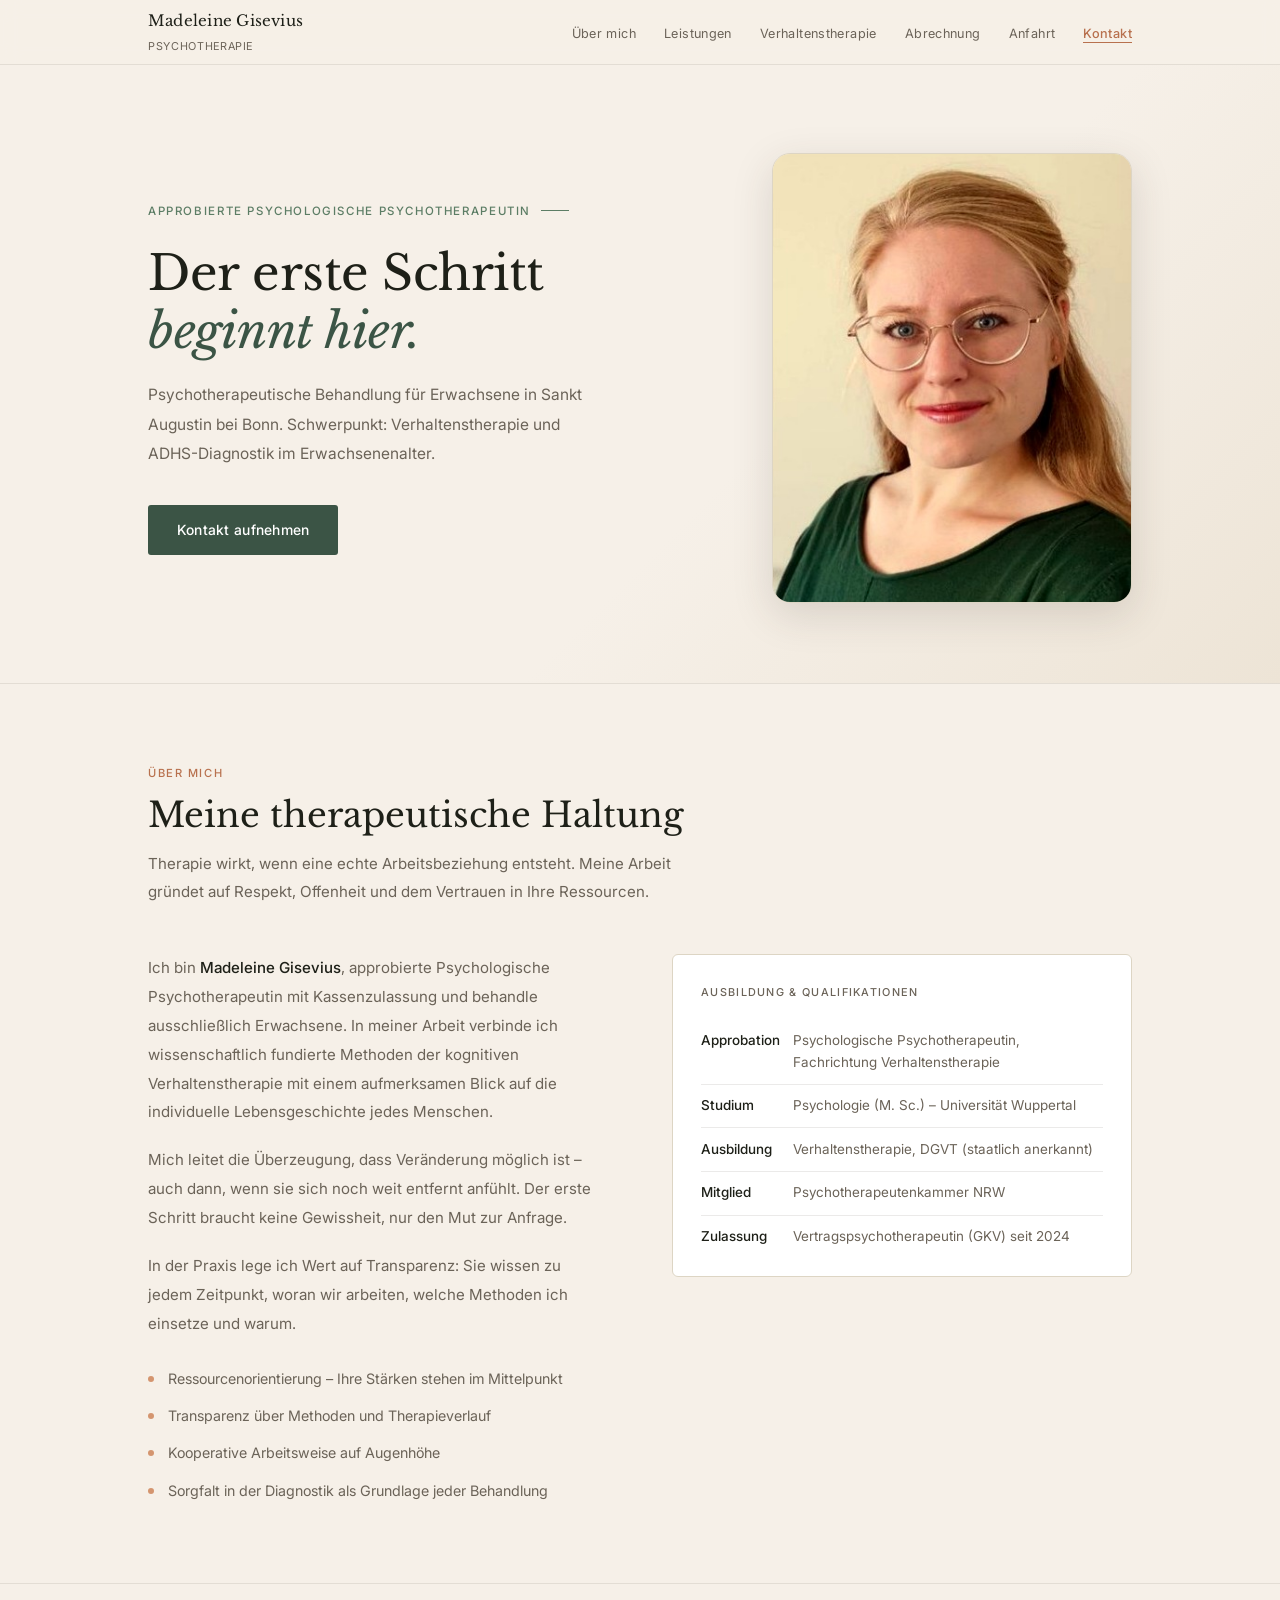
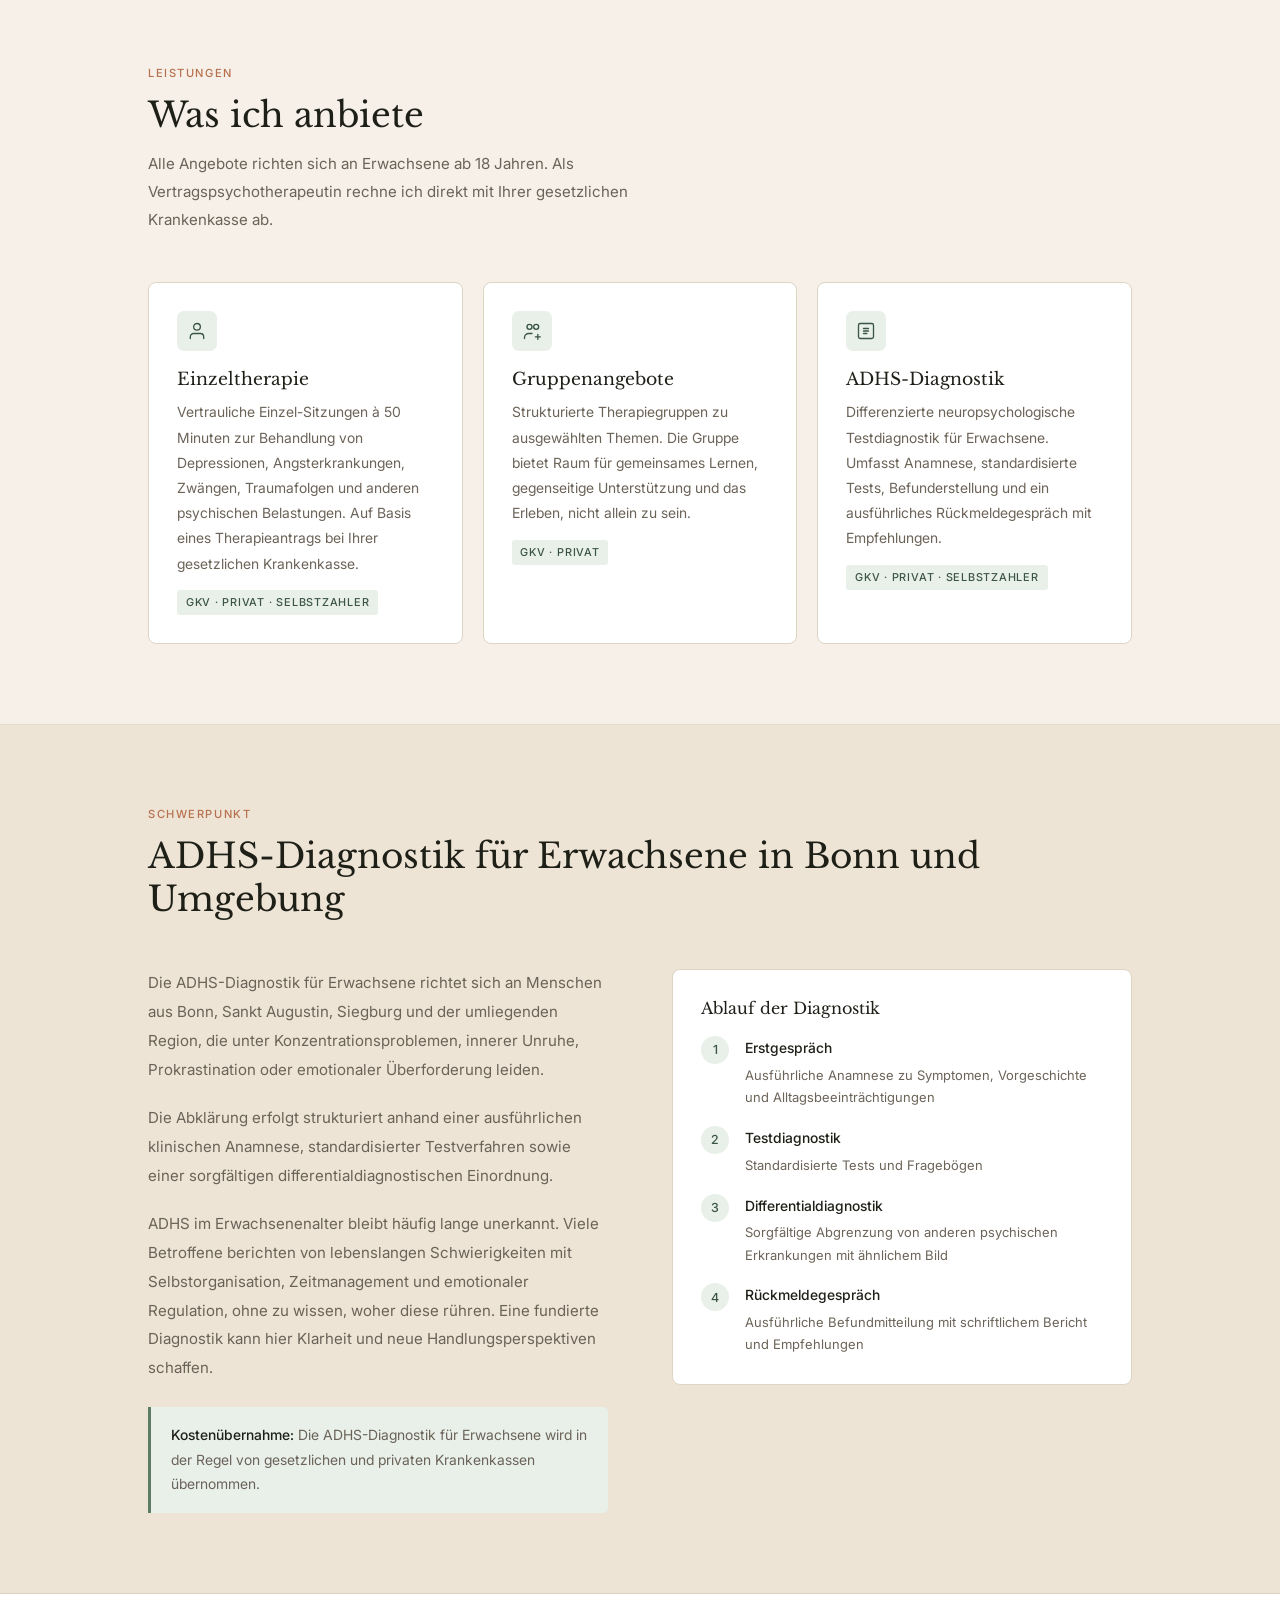
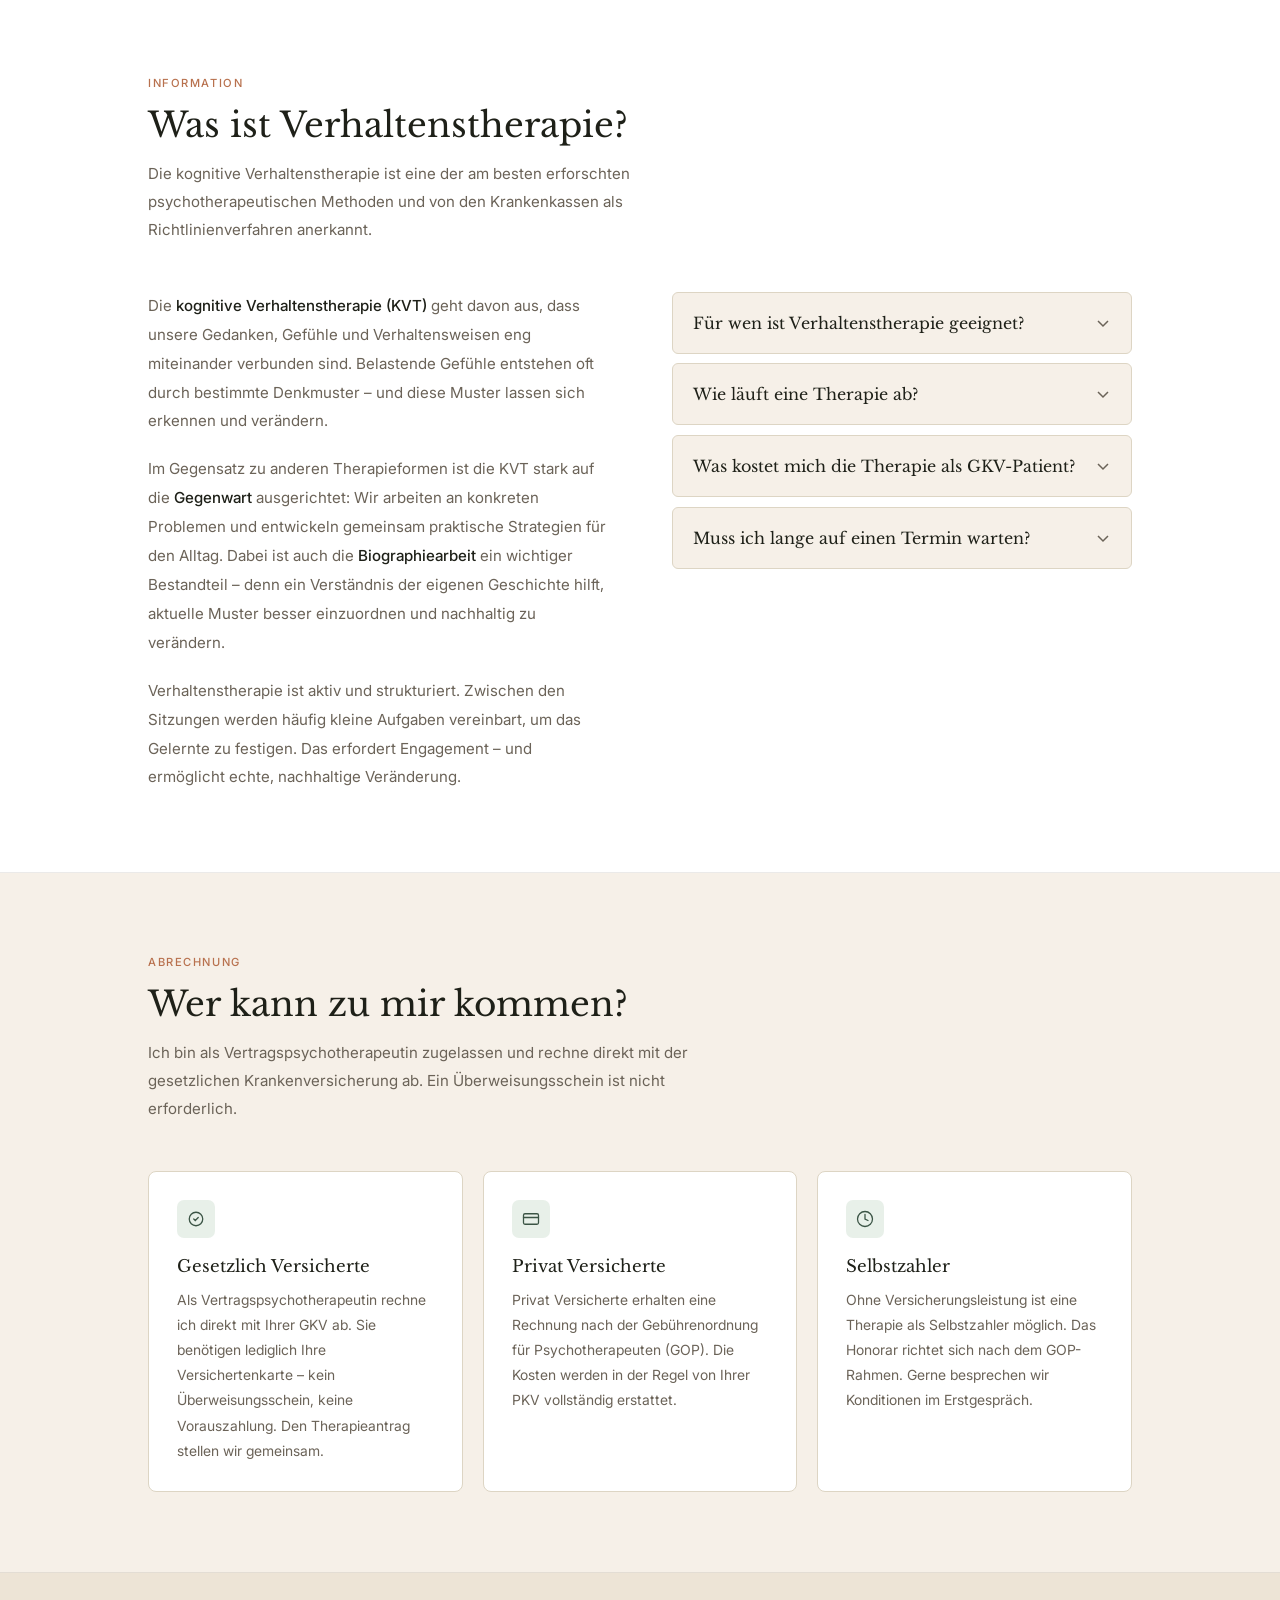
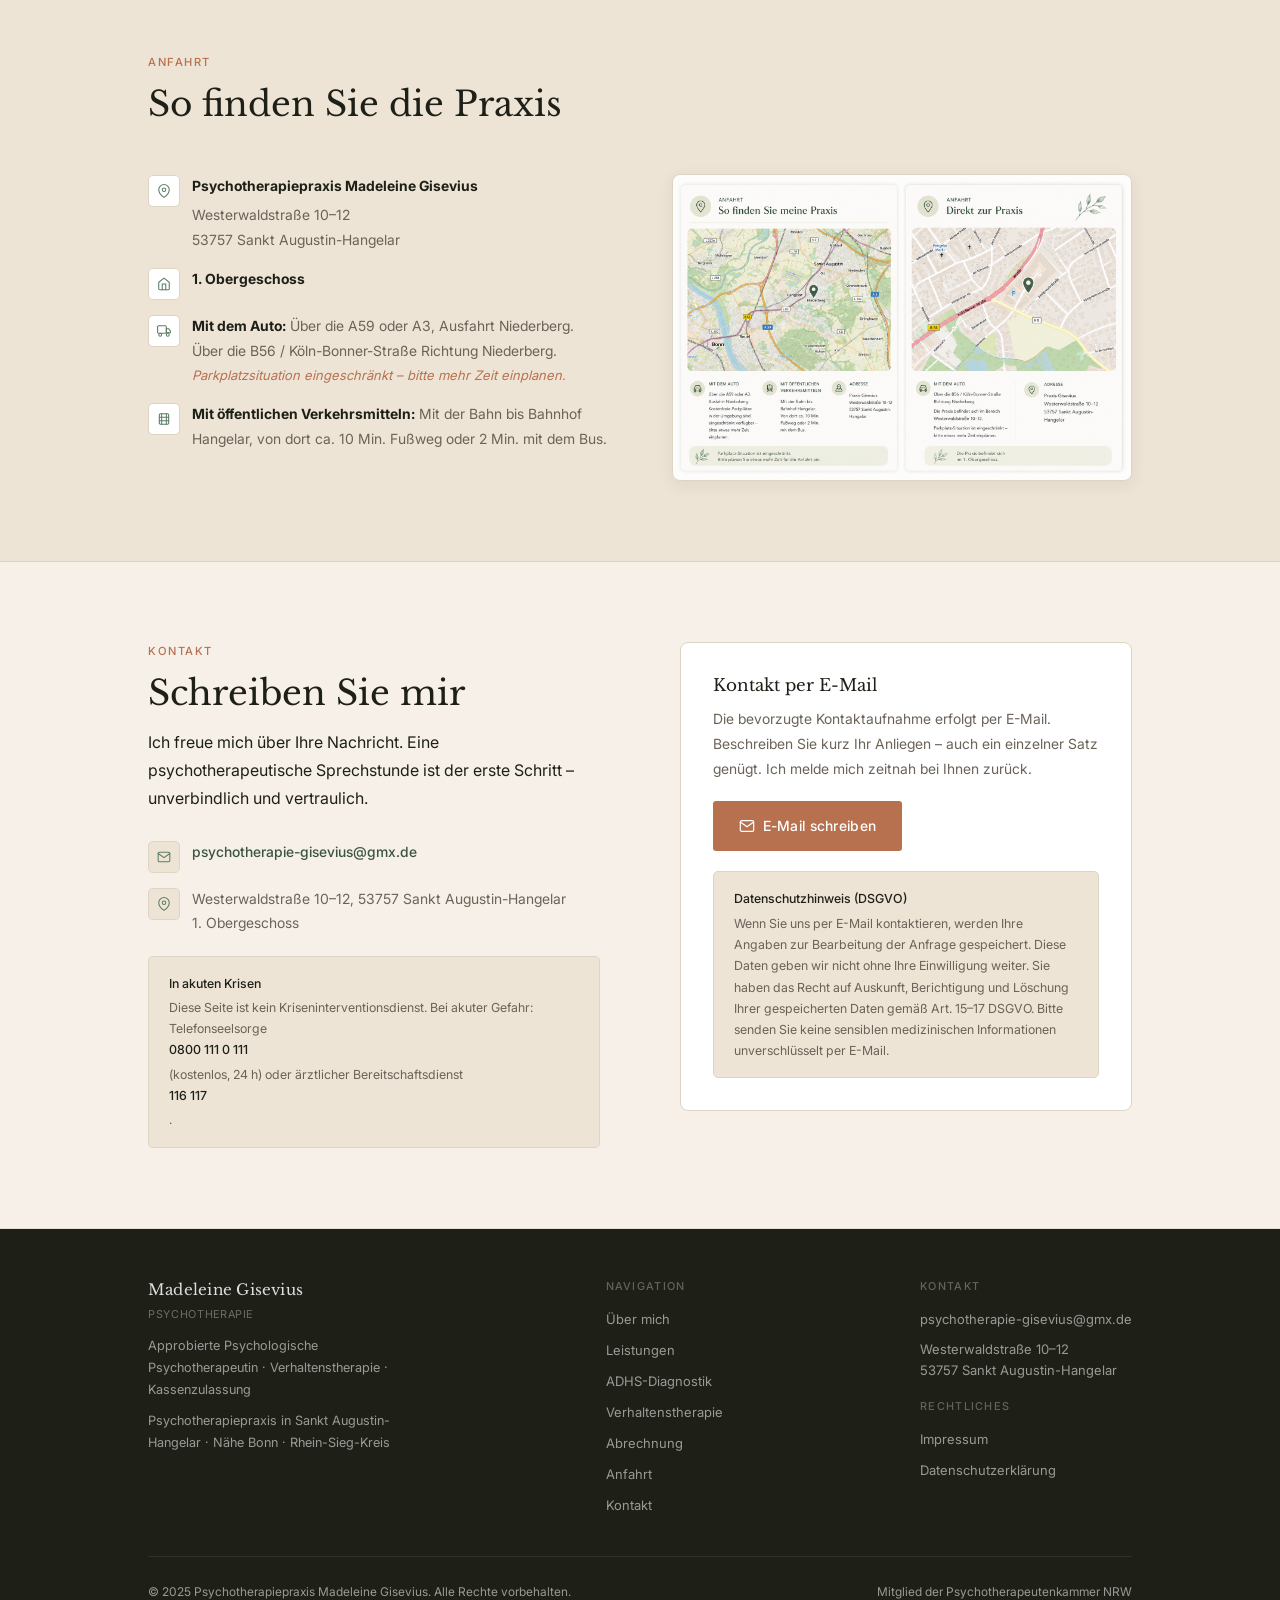
==== index.html @ e1894452 "Rename INDEX.html to index.html" ====
<!DOCTYPE html>
<html lang="de">
<head>
<meta charset="UTF-8">
<meta name="viewport" content="width=device-width, initial-scale=1.0">
<meta name="description" content="Psychotherapiepraxis Madeleine Gisevius – Approbierte Psychologische Psychotherapeutin in Sankt Augustin bei Bonn. Einzeltherapie, Gruppentherapie und ADHS-Diagnostik für Erwachsene. Kassenzulassung vorhanden.">
<meta name="keywords" content="Psychotherapie Sankt Augustin, Verhaltenstherapie Bonn, ADHS Diagnostik Erwachsene, Kassenplatz Psychotherapie, Madeleine Gisevius, Psychologische Psychotherapeutin Hangelar">
<title>Psychotherapiepraxis Madeleine Gisevius – Sankt Augustin bei Bonn</title>
<link rel="stylesheet" href="fonts/fonts.css">

<script type="application/ld+json">
{
  "@context": "https://schema.org",
  "@type": "MedicalBusiness",
  "name": "Psychotherapiepraxis Madeleine Gisevius",
  "telephone": "+49-2241-203184",
  "email": "psychotherapie-gisevius@gmx.de",
  "address": {
    "@type": "PostalAddress",
    "streetAddress": "Westerwaldstraße 10-12",
    "addressLocality": "Sankt Augustin-Hangelar",
    "postalCode": "53757",
    "addressCountry": "DE"
  },
  "medicalSpecialty": ["Psychotherapy","Behavioral Therapy","ADHD diagnostics"]
}
</script>

<style>
*,*::before,*::after{box-sizing:border-box;margin:0;padding:0}

:root{
  --cream:     #F6F0E8;
  --cream-dk:  #EDE4D6;
  --white:     #FFFFFF;
  --border:    #DDD5C4;
  --moss:      #3B5445;
  --sage:      #5C7D65;
  --sage-pale: #E8F0E9;
  --terra:     #B8714E;
  --terra-lt:  #D4956F;
  --sand:      #C8B49A;
  --rule:      rgba(61,50,40,.1);
  --stone:     #6B6358;
  --ink:       #1E2018;
}

html{scroll-behavior:smooth}

body{
  font-family:'Inter',system-ui,sans-serif;
  font-size:16px;line-height:1.75;
  color:var(--ink);background:var(--cream);
  -webkit-font-smoothing:antialiased;
}

h1,h2,h3,h4{
  font-family:'Libre Baskerville',Georgia,serif;
  font-weight:400;line-height:1.25;color:var(--ink);
}

a{color:inherit;text-decoration:none}
.wrap{max-width:1040px;margin:0 auto;padding:0 1.75rem}

/* ── NAV ── */
nav{
  position:sticky;top:0;z-index:200;
  background:rgba(246,240,232,.96);
  backdrop-filter:blur(10px);
  border-bottom:1px solid var(--rule);
}
.nav-row{display:flex;align-items:center;justify-content:space-between;height:64px}
.logo{
  font-family:'Libre Baskerville',serif;
  font-size:.95rem;font-weight:400;color:var(--ink);
  letter-spacing:.015em;
  display:flex;align-items:center;gap:.65rem;flex-shrink:0;
}
.logo-mark{width:32px;height:32px;flex-shrink:0}
.logo-sub{
  font-family:'Inter',sans-serif;font-size:.68rem;
  font-weight:400;color:var(--stone);
  letter-spacing:.06em;text-transform:uppercase;
  display:block;margin-top:2px;
}
.nav-links{display:flex;align-items:center;gap:1.75rem;list-style:none}
.nav-links a{
  font-size:.8rem;font-weight:400;color:var(--stone);
  letter-spacing:.03em;transition:color .2s;
}
.nav-links a:hover{color:var(--moss)}
.nav-links .nav-cta{
  color:var(--terra);border-bottom:1px solid currentColor;
  padding-bottom:1px;font-weight:500;
}
.hamburger{
  display:none;flex-direction:column;gap:5px;
  cursor:pointer;background:none;border:none;padding:4px;
}
.hamburger span{
  display:block;width:22px;height:1.5px;
  background:var(--ink);border-radius:1px;
  transition:transform .3s,opacity .3s;
}
.hamburger.open span:nth-child(1){transform:translateY(6.5px) rotate(45deg)}
.hamburger.open span:nth-child(2){opacity:0}
.hamburger.open span:nth-child(3){transform:translateY(-6.5px) rotate(-45deg)}
.mobile-nav{
  display:none;flex-direction:column;
  border-top:1px solid var(--rule);background:var(--cream);
}
.mobile-nav.open{display:flex}
.mobile-nav a{
  padding:.85rem 1.75rem;font-size:.9rem;
  color:var(--stone);border-bottom:1px solid var(--rule);
}
.mobile-nav a:last-child{color:var(--terra);font-weight:500}

/* ── HERO ── */
.hero{
  padding:5.5rem 0 5rem;
  border-bottom:1px solid var(--rule);
  background:linear-gradient(135deg,var(--cream) 60%,var(--cream-dk) 100%);
}
.hero-inner{
  display:grid;
  grid-template-columns:1fr 360px;
  gap:4rem;align-items:center;
}
.hero-kicker{
  font-size:.72rem;font-weight:500;
  letter-spacing:.14em;text-transform:uppercase;
  color:var(--sage);margin-bottom:1.5rem;
  display:flex;align-items:center;gap:.6rem;
}
.hero-kicker::after{content:'';display:block;width:28px;height:1px;background:var(--sage)}
.hero h1{
  font-size:clamp(2.1rem,4vw,3rem);
  line-height:1.2;margin-bottom:1.25rem;letter-spacing:-.01em;
}
.hero h1 em{font-style:italic;color:var(--moss)}
.hero-lead{
  font-size:.975rem;color:var(--stone);
  max-width:460px;line-height:1.9;margin-bottom:2.25rem;
}
.hero-cta{
  display:inline-block;background:var(--moss);color:#fff;
  padding:.8rem 1.8rem;font-size:.875rem;font-weight:500;
  letter-spacing:.02em;border-radius:3px;
  transition:background .2s,transform .15s;
}
.hero-cta:hover{background:#2e4338;transform:translateY(-1px)}

/* Portrait */
.portrait-wrapper{display:flex;justify-content:center;align-items:center}
.portrait-image{
  width:100%;max-width:360px;
  aspect-ratio:4/5;object-fit:cover;
  object-position:center 15%;
  border-radius:18px;
  box-shadow:0 12px 40px rgba(61,50,40,.15);
  border:1px solid var(--border);
}

/* ── SHARED ── */
.section{padding:5rem 0;border-bottom:1px solid var(--rule)}
.sec-header{margin-bottom:3rem}
.sec-label{
  font-size:.7rem;font-weight:500;letter-spacing:.14em;
  text-transform:uppercase;color:var(--terra);margin-bottom:.65rem;
}
.sec-title{font-size:clamp(1.6rem,3vw,2.15rem);margin-bottom:.8rem}
.sec-intro{font-size:.95rem;color:var(--stone);max-width:560px;line-height:1.85}

/* ── ÜBER MICH ── */
.two-col{display:grid;grid-template-columns:1fr 1fr;gap:4rem;align-items:start}
.prose p{
  font-size:.95rem;color:var(--stone);
  line-height:1.9;margin-bottom:1.2rem;
}
.prose p:last-child{margin-bottom:0}
.prose strong{color:var(--ink);font-weight:500}
.haltung-list{
  margin-top:1.75rem;list-style:none;
  display:flex;flex-direction:column;gap:.8rem;
}
.haltung-list li{
  display:flex;gap:.85rem;align-items:flex-start;
  font-size:.9rem;color:var(--stone);line-height:1.7;
}
.hdot{
  width:6px;height:6px;border-radius:50%;
  background:var(--terra-lt);flex-shrink:0;margin-top:.56rem;
}
.qualifikationen{
  background:var(--white);border:1px solid var(--border);
  border-radius:6px;padding:1.75rem;
}
.qual-heading{
  font-family:'Inter',sans-serif;font-size:.68rem;font-weight:500;
  letter-spacing:.12em;text-transform:uppercase;
  color:var(--stone);margin-bottom:1.1rem;
}
.qual-item{
  display:flex;gap:.75rem;
  font-size:.85rem;color:var(--stone);
  line-height:1.6;padding:.65rem 0;
  border-bottom:1px solid var(--rule);
}
.qual-item:last-child{border-bottom:none;padding-bottom:0}
.qual-year{font-weight:500;color:var(--ink);min-width:80px;flex-shrink:0}

/* ── LEISTUNGEN ── */
.leistungen-grid{
  display:grid;grid-template-columns:repeat(auto-fit,minmax(260px,1fr));
  gap:1.25rem;
}
.leistung-item{
  background:var(--white);border:1px solid var(--border);
  border-radius:8px;overflow:hidden;
  transition:box-shadow .2s,transform .2s;
}
.leistung-item:hover{
  box-shadow:0 8px 28px rgba(61,50,40,.09);
  transform:translateY(-2px);
}
.leistung-photo{
  width:100%;height:200px;
  object-fit:cover;
  display:block;
  border-bottom:1px solid var(--border);
  /* warm filter via CSS */
  filter:sepia(12%) saturate(1.1) brightness(1.02);
}
.leistung-body{padding:1.5rem 1.75rem 1.75rem}
.leistung-icon{
  width:40px;height:40px;background:var(--sage-pale);
  border-radius:7px;display:flex;align-items:center;
  justify-content:center;margin-bottom:1.1rem;
}
.leistung-item h3{font-size:1.08rem;margin-bottom:.55rem}
.leistung-item p{font-size:.875rem;color:var(--stone);line-height:1.8}
.leistung-tag{
  display:inline-block;margin-top:.9rem;
  font-size:.68rem;font-weight:500;letter-spacing:.07em;text-transform:uppercase;
  color:var(--moss);background:var(--sage-pale);padding:.2rem .55rem;border-radius:3px;
}

/* ── ADHS ── */
.adhs-section{background:var(--cream-dk)}
.adhs-aside{
  background:var(--white);border:1px solid var(--border);
  border-radius:8px;padding:1.75rem;
}
.adhs-aside h4{font-size:1rem;margin-bottom:1.1rem}
.adhs-step{
  display:flex;gap:1rem;margin-bottom:1.1rem;align-items:flex-start;
}
.adhs-step:last-child{margin-bottom:0}
.adhs-num{
  width:28px;height:28px;border-radius:50%;
  background:var(--sage-pale);color:var(--moss);
  font-size:.78rem;font-weight:500;
  display:flex;align-items:center;justify-content:center;flex-shrink:0;
}
.adhs-step-text h5{
  font-size:.875rem;font-family:'Inter',sans-serif;
  font-weight:500;margin-bottom:.2rem;
}
.adhs-step-text p{font-size:.82rem;color:var(--stone);line-height:1.7}
.kassen-hinweis{
  margin-top:1.5rem;
  padding:1rem 1.25rem;
  background:var(--sage-pale);
  border-left:3px solid var(--sage);
  border-radius:0 5px 5px 0;
  font-size:.875rem;color:var(--stone);line-height:1.75;
}
.kassen-hinweis strong{color:var(--ink);font-weight:500}

/* ── VT ── */
.vt-section{background:var(--white)}
.faq-list{display:flex;flex-direction:column;gap:.6rem}
.faq-item{
  background:var(--cream);border:1px solid var(--border);
  border-radius:6px;overflow:hidden;
}
.faq-q{
  display:flex;justify-content:space-between;align-items:center;
  padding:1rem 1.25rem;cursor:pointer;
  font-family:'Libre Baskerville',serif;font-size:1rem;color:var(--ink);
  gap:1rem;list-style:none;user-select:none;
}
.faq-q::-webkit-details-marker{display:none}
.faq-chev{flex-shrink:0;width:16px;height:16px;transition:transform .25s}
details[open] .faq-chev{transform:rotate(180deg)}
.faq-a{
  padding:.85rem 1.25rem 1rem;
  font-size:.875rem;color:var(--stone);line-height:1.8;
  border-top:1px solid var(--rule);
}

/* ── ABRECHNUNG ── */
.abrechnung-grid{display:grid;grid-template-columns:repeat(auto-fit,minmax(220px,1fr));gap:1.25rem}
.abrech-card{
  background:var(--white);border:1px solid var(--border);
  border-radius:8px;padding:1.75rem;
}
.abrech-card h3{font-size:1.05rem;margin-bottom:.6rem}
.abrech-card p{font-size:.875rem;color:var(--stone);line-height:1.8}
.abrech-icon{
  width:38px;height:38px;background:var(--sage-pale);
  border-radius:7px;display:flex;align-items:center;
  justify-content:center;margin-bottom:1.1rem;
}

/* ── ANFAHRT ── */
.anfahrt-section{background:var(--cream-dk)}
.anfahrt-grid{display:grid;grid-template-columns:1fr 1fr;gap:4rem;align-items:start}
.anfahrt-detail{
  display:flex;gap:.75rem;align-items:flex-start;
  font-size:.9rem;color:var(--stone);margin-bottom:.9rem;
}
.anfahrt-detail:last-child{margin-bottom:0}
.a-icon{
  width:32px;height:32px;background:var(--white);
  border:1px solid var(--border);border-radius:5px;
  display:flex;align-items:center;justify-content:center;
  flex-shrink:0;margin-top:1px;
}
/* Map image (the ChatGPT-generated map graphic) */
.map-img-wrap{
  border-radius:8px;overflow:hidden;
  border:1px solid var(--border);
  box-shadow:0 4px 16px rgba(61,50,40,.08);
}
.map-img-wrap img{
  width:100%;height:auto;display:block;
}

/* ── KONTAKT ── */
.kontakt-inner{display:grid;grid-template-columns:1fr 1fr;gap:5rem;align-items:start}
.kontakt-info p{font-size:.9rem;color:var(--stone);line-height:1.85;margin-bottom:1.25rem}
.kontakt-details{display:flex;flex-direction:column;gap:.85rem;margin-top:1.75rem}
.kd{display:flex;gap:.75rem;align-items:flex-start;font-size:.875rem;color:var(--stone)}
.kd-icon{
  width:32px;height:32px;background:var(--cream-dk);
  border:1px solid var(--border);border-radius:5px;
  display:flex;align-items:center;justify-content:center;
  flex-shrink:0;margin-top:1px;
}
.kd a{color:var(--moss);font-weight:500;transition:color .2s}
.kd a:hover{color:var(--terra)}
.mail-cta-box{
  background:var(--white);border:1px solid var(--border);
  border-radius:8px;padding:2rem;
}
.mail-cta-box h3{font-size:1.05rem;margin-bottom:.6rem}
.mail-cta-box p{font-size:.875rem;color:var(--stone);line-height:1.8;margin-bottom:1.25rem}
.btn-mail{
  display:inline-flex;align-items:center;gap:.5rem;
  background:var(--terra);color:#fff;
  padding:.8rem 1.6rem;border-radius:3px;
  font-size:.875rem;font-weight:500;letter-spacing:.02em;
  transition:background .2s,transform .15s;
}
.btn-mail:hover{background:#9e5e3e;transform:translateY(-1px)}
.dsgvo-box{
  margin-top:1.25rem;padding:1rem 1.25rem;
  background:var(--cream-dk);border:1px solid var(--border);
  border-radius:5px;font-size:.78rem;color:var(--stone);line-height:1.7;
}
.dsgvo-box strong{color:var(--ink);font-weight:500;display:block;margin-bottom:.2rem}
.crisis-box{
  margin-top:1.25rem;padding:1rem 1.25rem;
  background:var(--cream-dk);border:1px solid var(--border);
  border-radius:5px;font-size:.78rem;color:var(--stone);line-height:1.7;
}
.crisis-box strong{color:var(--ink);font-weight:500;display:block;margin-bottom:.2rem}

/* ── FOOTER ── */
footer{background:var(--ink);color:rgba(255,255,255,.55);padding:3rem 0 2rem}
.footer-grid{
  display:flex;flex-wrap:wrap;justify-content:space-between;
  gap:2.5rem;margin-bottom:2.5rem;
}
.footer-brand .logo{color:rgba(255,255,255,.85)}
.footer-brand p{font-size:.8rem;margin-top:.65rem;max-width:260px;line-height:1.75}
.footer-col{display:flex;flex-direction:column;gap:.5rem}
.footer-col-label{
  font-size:.68rem;font-weight:500;letter-spacing:.12em;text-transform:uppercase;
  color:rgba(255,255,255,.3);margin-bottom:.25rem;
}
.footer-col a{font-size:.82rem;transition:color .2s}
.footer-col a:hover{color:rgba(255,255,255,.9)}
.footer-bottom{
  border-top:1px solid rgba(255,255,255,.08);padding-top:1.5rem;
  display:flex;flex-wrap:wrap;justify-content:space-between;
  gap:.5rem;font-size:.75rem;
}

/* ── REVEAL ── */
.reveal{opacity:0;transform:translateY(20px);transition:opacity .55s ease,transform .55s ease}
.reveal.visible{opacity:1;transform:none}
@media(prefers-reduced-motion:reduce){.reveal{opacity:1;transform:none;transition:none}}

/* ── RESPONSIVE ── */
@media(max-width:860px){
  .nav-links{display:none}
  .hamburger{display:flex}
  .hero-inner{grid-template-columns:1fr;gap:2.5rem}
  .portrait-image{max-width:280px}
  .two-col,.anfahrt-grid,.kontakt-inner{grid-template-columns:1fr;gap:2.5rem}
}
@media(max-width:560px){
  .hero{padding:3.5rem 0 3rem}
  .section{padding:3.5rem 0}
  .leistungen-grid,.abrechnung-grid{grid-template-columns:1fr}
  .footer-grid{flex-direction:column}
}
</style>
</head>
<body>

<!-- NAV -->
<nav>
  <div class="wrap">
    <div class="nav-row">
      <a href="#" class="logo" aria-label="Psychotherapiepraxis Gisevius – Startseite">

        <span>
          Madeleine Gisevius
          <span class="logo-sub">Psychotherapie</span>
        </span>
      </a>
      <ul class="nav-links">
        <li><a href="#ueber-mich">Über mich</a></li>
        <li><a href="#leistungen">Leistungen</a></li>
        <li><a href="#verhaltenstherapie">Verhaltenstherapie</a></li>
        <li><a href="#abrechnung">Abrechnung</a></li>
        <li><a href="#anfahrt">Anfahrt</a></li>
        <li><a href="#kontakt" class="nav-cta">Kontakt</a></li>
      </ul>
      <button class="hamburger" id="hamburger" aria-label="Menü öffnen" aria-expanded="false">
        <span></span><span></span><span></span>
      </button>
    </div>
    <nav class="mobile-nav" id="mobileNav" aria-label="Mobilmenü">
      <a href="#ueber-mich">Über mich</a>
      <a href="#leistungen">Leistungen</a>
      <a href="#verhaltenstherapie">Verhaltenstherapie</a>
      <a href="#abrechnung">Abrechnung</a>
      <a href="#anfahrt">Anfahrt</a>
      <a href="#kontakt">Kontakt</a>
    </nav>
  </div>
</nav>

<!-- HERO -->
<header class="hero" aria-labelledby="hero-h1">
  <div class="wrap">
    <div class="hero-inner">
      <div>
        <p class="hero-kicker">Approbierte Psychologische Psychotherapeutin</p>
        <h1 id="hero-h1">
          Der erste Schritt<br>
          <em>beginnt hier.</em>
        </h1>
        <p class="hero-lead">
          Psychotherapeutische Behandlung für Erwachsene in Sankt Augustin bei Bonn.
          Schwerpunkt: Verhaltenstherapie und ADHS-Diagnostik im Erwachsenenalter.
        </p>
        <a href="#kontakt" class="hero-cta">Kontakt aufnehmen</a>
      </div>
      <div class="portrait-wrapper reveal">
        <img
          src="1000019240.jpg"
          alt="Madeleine Gisevius, Approbierte Psychologische Psychotherapeutin in Sankt Augustin-Hangelar"
          class="portrait-image"
          loading="eager">
      </div>
    </div>
  </div>
</header>

<!-- ÜBER MICH -->
<section class="section" id="ueber-mich" aria-labelledby="ueber-title">
  <div class="wrap">
    <div class="sec-header reveal">
      <p class="sec-label">Über mich</p>
      <h2 class="sec-title" id="ueber-title">Meine therapeutische Haltung</h2>
      <p class="sec-intro">
        Therapie wirkt, wenn eine echte Arbeitsbeziehung entsteht.
        Meine Arbeit gründet auf Respekt, Offenheit und dem Vertrauen in Ihre Ressourcen.
      </p>
    </div>
    <div class="two-col">
      <div class="prose reveal">
        <p>
          Ich bin <strong>Madeleine Gisevius</strong>, approbierte Psychologische
          Psychotherapeutin mit Kassenzulassung und behandle ausschließlich Erwachsene.
          In meiner Arbeit verbinde ich wissenschaftlich fundierte Methoden der
          kognitiven Verhaltenstherapie mit einem aufmerksamen Blick auf die
          individuelle Lebensgeschichte jedes Menschen.
        </p>
        <p>
          Mich leitet die Überzeugung, dass Veränderung möglich ist – auch dann,
          wenn sie sich noch weit entfernt anfühlt. Der erste Schritt braucht
          keine Gewissheit, nur den Mut zur Anfrage.
        </p>
        <p>
          In der Praxis lege ich Wert auf Transparenz: Sie wissen zu jedem
          Zeitpunkt, woran wir arbeiten, welche Methoden ich einsetze und warum.
        </p>
        <ul class="haltung-list">
          <li><span class="hdot" aria-hidden="true"></span>Ressourcenorientierung – Ihre Stärken stehen im Mittelpunkt</li>
          <li><span class="hdot" aria-hidden="true"></span>Transparenz über Methoden und Therapieverlauf</li>
          <li><span class="hdot" aria-hidden="true"></span>Kooperative Arbeitsweise auf Augenhöhe</li>
          <li><span class="hdot" aria-hidden="true"></span>Sorgfalt in der Diagnostik als Grundlage jeder Behandlung</li>
        </ul>
      </div>
      <div class="reveal">
        <div class="qualifikationen">
          <p class="qual-heading">Ausbildung &amp; Qualifikationen</p>
          <div class="qual-item">
            <span class="qual-year">Approbation</span>
            <span>Psychologische Psychotherapeutin, Fachrichtung Verhaltenstherapie</span>
          </div>
          <div class="qual-item">
            <span class="qual-year">Studium</span>
            <span>Psychologie (M.&nbsp;Sc.) – Universität Wuppertal</span>
          </div>
          <div class="qual-item">
            <span class="qual-year">Ausbildung</span>
            <span>Verhaltenstherapie, DGVT (staatlich anerkannt)</span>
          </div>
          <div class="qual-item">
            <span class="qual-year">Mitglied</span>
            <span>Psychotherapeutenkammer NRW</span>
          </div>
          <div class="qual-item">
            <span class="qual-year">Zulassung</span>
            <span>Vertragspsychotherapeutin (GKV) seit 2024</span>
          </div>
        </div>
      </div>
    </div>
  </div>
</section>

<!-- LEISTUNGEN -->
<section class="section" id="leistungen" aria-labelledby="leistungen-title">
  <div class="wrap">
    <div class="sec-header reveal">
      <p class="sec-label">Leistungen</p>
      <h2 class="sec-title" id="leistungen-title">Was ich anbiete</h2>
      <p class="sec-intro">
        Alle Angebote richten sich an Erwachsene ab 18 Jahren.
        Als Vertragspsychotherapeutin rechne ich direkt mit Ihrer gesetzlichen Krankenkasse ab.
      </p>
    </div>
    <div class="leistungen-grid">

      <div class="leistung-item reveal">
        <div class="leistung-body" style="padding-top:1.75rem">
          <div class="leistung-icon">
            <svg width="20" height="20" viewBox="0 0 24 24" fill="none" stroke="#3B5445" stroke-width="1.6" stroke-linecap="round" stroke-linejoin="round" aria-hidden="true">
              <path d="M20 21v-2a4 4 0 0 0-4-4H8a4 4 0 0 0-4 4v2"/>
              <circle cx="12" cy="7" r="4"/>
            </svg>
          </div>
          <h3>Einzeltherapie</h3>
          <p>
            Vertrauliche Einzel-Sitzungen à 50 Minuten zur Behandlung von Depressionen,
            Angsterkrankungen, Zwängen, Traumafolgen und anderen psychischen Belastungen.
            Auf Basis eines Therapieantrags bei Ihrer gesetzlichen Krankenkasse.
          </p>
          <span class="leistung-tag">GKV · Privat · Selbstzahler</span>
        </div>
      </div>

      <div class="leistung-item reveal">
        <div class="leistung-body" style="padding-top:1.75rem">
          <div class="leistung-icon">
            <svg width="20" height="20" viewBox="0 0 24 24" fill="none" stroke="#3B5445" stroke-width="1.6" stroke-linecap="round" stroke-linejoin="round" aria-hidden="true">
              <circle cx="9" cy="7" r="3"/>
              <circle cx="17" cy="7" r="3"/>
              <path d="M3 21v-1a5 5 0 0 1 5-5h4"/>
              <path d="M16 19h6m-3-3v6"/>
            </svg>
          </div>
          <h3>Gruppenangebote</h3>
          <p>
            Strukturierte Therapiegruppen zu ausgewählten Themen. Die Gruppe bietet Raum
            für gemeinsames Lernen, gegenseitige Unterstützung und das Erleben,
            nicht allein zu sein.
          </p>
          <span class="leistung-tag">GKV · Privat</span>
        </div>
      </div>

      <div class="leistung-item reveal">
        <div class="leistung-body" style="padding-top:1.75rem">
          <div class="leistung-icon">
            <svg width="20" height="20" viewBox="0 0 24 24" fill="none" stroke="#3B5445" stroke-width="1.6" stroke-linecap="round" stroke-linejoin="round" aria-hidden="true">
              <rect x="3" y="3" width="18" height="18" rx="2"/>
              <path d="M9 9h6M9 12h6M9 15h4"/>
            </svg>
          </div>
          <h3>ADHS-Diagnostik</h3>
          <p>
            Differenzierte neuropsychologische Testdiagnostik für Erwachsene.
            Umfasst Anamnese, standardisierte Tests, Befunderstellung und ein
            ausführliches Rückmeldegespräch mit Empfehlungen.
          </p>
          <span class="leistung-tag">GKV · Privat · Selbstzahler</span>
        </div>
      </div>

    </div>

  </div>
</section>

<!-- ADHS DETAIL -->
<section class="section adhs-section" id="adhs" aria-labelledby="adhs-title">
  <div class="wrap">
    <div class="sec-header reveal">
      <p class="sec-label">Schwerpunkt</p>
      <h2 class="sec-title" id="adhs-title">ADHS-Diagnostik für Erwachsene in Bonn und Umgebung</h2>
    </div>
    <div class="two-col">
      <div class="prose reveal">
        <p>
          Die ADHS-Diagnostik für Erwachsene richtet sich an Menschen aus Bonn,
          Sankt Augustin, Siegburg und der umliegenden Region, die unter
          Konzentrationsproblemen, innerer Unruhe, Prokrastination oder
          emotionaler Überforderung leiden.
        </p>
        <p>
          Die Abklärung erfolgt strukturiert anhand einer ausführlichen klinischen
          Anamnese, standardisierter Testverfahren sowie einer sorgfältigen
          differentialdiagnostischen Einordnung.
        </p>
        <p>
          ADHS im Erwachsenenalter bleibt häufig lange unerkannt. Viele Betroffene
          berichten von lebenslangen Schwierigkeiten mit Selbstorganisation,
          Zeitmanagement und emotionaler Regulation, ohne zu wissen, woher diese rühren.
          Eine fundierte Diagnostik kann hier Klarheit und neue Handlungsperspektiven schaffen.
        </p>
        <div class="kassen-hinweis">
          <strong>Kostenübernahme:</strong> Die ADHS-Diagnostik für Erwachsene wird
          in der Regel von gesetzlichen und privaten Krankenkassen übernommen.
          
        </div>
      </div>
      <div class="reveal">
        <div class="adhs-aside">
          <h4>Ablauf der Diagnostik</h4>
          <div class="adhs-step">
            <div class="adhs-num">1</div>
            <div class="adhs-step-text">
              <h5>Erstgespräch</h5>
              <p>Ausführliche Anamnese zu Symptomen, Vorgeschichte und Alltagsbeeinträchtigungen</p>
            </div>
          </div>
          <div class="adhs-step">
            <div class="adhs-num">2</div>
            <div class="adhs-step-text">
              <h5>Testdiagnostik</h5>
              <p>Standardisierte Tests und Fragebögen</p>
            </div>
          </div>
          <div class="adhs-step">
            <div class="adhs-num">3</div>
            <div class="adhs-step-text">
              <h5>Differentialdiagnostik</h5>
              <p>Sorgfältige Abgrenzung von anderen psychischen Erkrankungen mit ähnlichem Bild</p>
            </div>
          </div>
          <div class="adhs-step">
            <div class="adhs-num">4</div>
            <div class="adhs-step-text">
              <h5>Rückmeldegespräch</h5>
              <p>Ausführliche Befundmitteilung mit schriftlichem Bericht und Empfehlungen</p>
            </div>
          </div>
        </div>
      </div>
    </div>
  </div>
</section>

<!-- VERHALTENSTHERAPIE -->
<section class="section vt-section" id="verhaltenstherapie" aria-labelledby="vt-title">
  <div class="wrap">
    <div class="sec-header reveal">
      <p class="sec-label">Information</p>
      <h2 class="sec-title" id="vt-title">Was ist Verhaltenstherapie?</h2>
      <p class="sec-intro">
        Die kognitive Verhaltenstherapie ist eine der am besten erforschten psychotherapeutischen
        Methoden und von den Krankenkassen als Richtlinienverfahren anerkannt.
      </p>
    </div>
    <div class="two-col">
      <div class="prose reveal">
        <p>
          Die <strong>kognitive Verhaltenstherapie (KVT)</strong> geht davon aus, dass
          unsere Gedanken, Gefühle und Verhaltensweisen eng miteinander verbunden sind.
          Belastende Gefühle entstehen oft durch bestimmte Denkmuster – und diese
          Muster lassen sich erkennen und verändern.
        </p>
        <p>
          Im Gegensatz zu anderen Therapieformen ist die KVT stark auf die
          <strong>Gegenwart</strong> ausgerichtet: Wir arbeiten an konkreten Problemen
          und entwickeln gemeinsam praktische Strategien für den Alltag. Dabei ist auch
          die <strong>Biographiearbeit</strong> ein wichtiger Bestandteil – denn ein
          Verständnis der eigenen Geschichte hilft, aktuelle Muster besser einzuordnen
          und nachhaltig zu verändern.
        </p>
        <p>
          Verhaltenstherapie ist aktiv und strukturiert. Zwischen den Sitzungen werden
          häufig kleine Aufgaben vereinbart, um das Gelernte zu festigen. Das erfordert
          Engagement – und ermöglicht echte, nachhaltige Veränderung.
        </p>
      </div>
      <div class="faq-list reveal">
        <details class="faq-item">
          <summary class="faq-q">
            Für wen ist Verhaltenstherapie geeignet?
            <svg class="faq-chev" viewBox="0 0 16 16" fill="none" stroke="#6B6358" stroke-width="1.5" aria-hidden="true"><path d="M3 6l5 5 5-5"/></svg>
          </summary>
          <div class="faq-a">
            KVT ist bei einer Vielzahl psychischer Erkrankungen wirksam: Depressionen,
            Angst- und Panikstörungen, soziale Phobien, Zwangsstörungen, PTBS, Burnout
            und viele weitere. Im Erstgespräch klären wir gemeinsam, ob das Verfahren
            für Ihre Situation passend ist.
          </div>
        </details>
        <details class="faq-item">
          <summary class="faq-q">
            Wie läuft eine Therapie ab?
            <svg class="faq-chev" viewBox="0 0 16 16" fill="none" stroke="#6B6358" stroke-width="1.5" aria-hidden="true"><path d="M3 6l5 5 5-5"/></svg>
          </summary>
          <div class="faq-a">
            Am Anfang steht eine psychotherapeutische Sprechstunde und zwei bis vier
            probatorische Sitzungen, in denen wir Ihre Anliegen kennenlernen und
            gemeinsam Therapieziele formulieren. Danach folgt der Therapieantrag
            an die Krankenkasse. Die eigentliche Therapie umfasst in der Regel
            24 bis 60 Sitzungen, je nach Bedarf.
          </div>
        </details>
        <details class="faq-item">
          <summary class="faq-q">
            Was kostet mich die Therapie als GKV-Patient?
            <svg class="faq-chev" viewBox="0 0 16 16" fill="none" stroke="#6B6358" stroke-width="1.5" aria-hidden="true"><path d="M3 6l5 5 5-5"/></svg>
          </summary>
          <div class="faq-a">
            Als Vertragspsychotherapeutin rechne ich direkt mit Ihrer gesetzlichen
            Krankenkasse ab. Für Sie entstehen in der Regel keine Kosten –
            die Therapie ist eine Kassenleistung.
          </div>
        </details>
        <details class="faq-item">
          <summary class="faq-q">
            Muss ich lange auf einen Termin warten?
            <svg class="faq-chev" viewBox="0 0 16 16" fill="none" stroke="#6B6358" stroke-width="1.5" aria-hidden="true"><path d="M3 6l5 5 5-5"/></svg>
          </summary>
          <div class="faq-a">
            Wartezeiten auf Therapieplätze sind leider oft unvermeidbar. Über die
            Terminservicestelle der Kassenärztlichen Vereinigung (Tel. 116&nbsp;117)
            haben Sie einen gesetzlichen Anspruch auf ein Erstgespräch innerhalb
            von vier Wochen. Schreiben Sie mir – ich informiere Sie über
            aktuelle Kapazitäten.
          </div>
        </details>
      </div>
    </div>
  </div>
</section>

<!-- ABRECHNUNG -->
<section class="section" id="abrechnung" aria-labelledby="abrechnung-title">
  <div class="wrap">
    <div class="sec-header reveal">
      <p class="sec-label">Abrechnung</p>
      <h2 class="sec-title" id="abrechnung-title">Wer kann zu mir kommen?</h2>
      <p class="sec-intro">
        Ich bin als Vertragspsychotherapeutin zugelassen und rechne direkt mit der
        gesetzlichen Krankenversicherung ab. Ein Überweisungsschein ist nicht erforderlich.
      </p>
    </div>
    <div class="abrechnung-grid reveal">
      <div class="abrech-card">
        <div class="abrech-icon">
          <svg width="18" height="18" viewBox="0 0 24 24" fill="none" stroke="#3B5445" stroke-width="1.7" stroke-linecap="round" aria-hidden="true">
            <path d="M9 12l2 2 4-4"/>
            <path d="M21 12c0 5-4 9-9 9s-9-4-9-9 4-9 9-9 9 4 9 9z"/>
          </svg>
        </div>
        <h3>Gesetzlich Versicherte</h3>
        <p>
          Als Vertragspsychotherapeutin rechne ich direkt mit Ihrer GKV ab.
          Sie benötigen lediglich Ihre Versichertenkarte – kein Überweisungsschein,
          keine Vorauszahlung. Den Therapieantrag stellen wir gemeinsam.
        </p>
      </div>
      <div class="abrech-card">
        <div class="abrech-icon">
          <svg width="18" height="18" viewBox="0 0 24 24" fill="none" stroke="#3B5445" stroke-width="1.7" stroke-linecap="round" aria-hidden="true">
            <rect x="2" y="5" width="20" height="14" rx="2"/>
            <path d="M2 10h20"/>
          </svg>
        </div>
        <h3>Privat Versicherte</h3>
        <p>
          Privat Versicherte erhalten eine Rechnung nach der Gebührenordnung
          für Psychotherapeuten (GOP). Die Kosten werden in der Regel von
          Ihrer PKV vollständig erstattet.
        </p>
      </div>
      <div class="abrech-card">
        <div class="abrech-icon">
          <svg width="18" height="18" viewBox="0 0 24 24" fill="none" stroke="#3B5445" stroke-width="1.7" stroke-linecap="round" aria-hidden="true">
            <circle cx="12" cy="12" r="10"/>
            <path d="M12 6v6l4 2"/>
          </svg>
        </div>
        <h3>Selbstzahler</h3>
        <p>
          Ohne Versicherungsleistung ist eine Therapie als Selbstzahler möglich.
          Das Honorar richtet sich nach dem GOP-Rahmen. Gerne besprechen wir
          Konditionen im Erstgespräch.
        </p>
      </div>
    </div>
  </div>
</section>

<!-- ANFAHRT -->
<section class="section anfahrt-section" id="anfahrt" aria-labelledby="anfahrt-title">
  <div class="wrap">
    <div class="sec-header reveal">
      <p class="sec-label">Anfahrt</p>
      <h2 class="sec-title" id="anfahrt-title">So finden Sie die Praxis</h2>
    </div>
    <div class="anfahrt-grid">
      <div class="reveal">
        <div class="anfahrt-detail">
          <div class="a-icon">
            <svg width="14" height="14" viewBox="0 0 24 24" fill="none" stroke="#5C7D65" stroke-width="1.8" stroke-linecap="round" aria-hidden="true">
              <path d="M21 10c0 7-9 13-9 13s-9-6-9-13a9 9 0 0 1 18 0z"/>
              <circle cx="12" cy="10" r="3"/>
            </svg>
          </div>
          <div>
            <strong style="color:var(--ink);font-size:.875rem;display:block;margin-bottom:.2rem">Psychotherapiepraxis Madeleine Gisevius</strong>
            <span style="font-size:.875rem">Westerwaldstraße 10–12<br>53757 Sankt Augustin-Hangelar</span>
          </div>
        </div>
        <div class="anfahrt-detail">
          <div class="a-icon">
            <svg width="14" height="14" viewBox="0 0 24 24" fill="none" stroke="#5C7D65" stroke-width="1.8" stroke-linecap="round" aria-hidden="true">
              <path d="M3 9l9-7 9 7v11a2 2 0 0 1-2 2H5a2 2 0 0 1-2-2z"/>
              <polyline points="9 22 9 12 15 12 15 22"/>
            </svg>
          </div>
          <span style="font-size:.875rem"><strong style="color:var(--ink)">1. Obergeschoss</strong></span>
        </div>
        <div class="anfahrt-detail">
          <div class="a-icon">
            <svg width="14" height="14" viewBox="0 0 24 24" fill="none" stroke="#5C7D65" stroke-width="1.8" stroke-linecap="round" aria-hidden="true">
              <rect x="1" y="3" width="15" height="13" rx="2"/>
              <path d="M16 8h4l3 4v3h-7V8z"/>
              <circle cx="5.5" cy="18.5" r="2.5"/>
              <circle cx="18.5" cy="18.5" r="2.5"/>
            </svg>
          </div>
          <div style="font-size:.875rem">
            <strong style="color:var(--ink)">Mit dem Auto:</strong> Über die A59 oder A3, Ausfahrt Niederberg.
            Über die B56 / Köln-Bonner-Straße Richtung Niederberg.
            <br><em style="color:var(--terra);font-size:.82rem">Parkplatzsituation eingeschränkt – bitte mehr Zeit einplanen.</em>
          </div>
        </div>
        <div class="anfahrt-detail">
          <div class="a-icon">
            <svg width="14" height="14" viewBox="0 0 24 24" fill="none" stroke="#5C7D65" stroke-width="1.8" stroke-linecap="round" aria-hidden="true">
              <rect x="4" y="3" width="16" height="18" rx="2"/>
              <path d="M4 9h16M4 15h16M8 3v18M16 3v18"/>
            </svg>
          </div>
          <div style="font-size:.875rem">
            <strong style="color:var(--ink)">Mit öffentlichen Verkehrsmitteln:</strong>
            Mit der Bahn bis Bahnhof Hangelar, von dort ca. 10 Min. Fußweg oder 2 Min. mit dem Bus.
          </div>
        </div>
      </div>
      <div class="map-img-wrap reveal">
        <img
          src="anfahrt.png"
          alt="Anfahrtskarte zur Psychotherapiepraxis Gisevius in Sankt Augustin-Hangelar mit Übersichtskarte und Detailkarte"
          loading="lazy">
      </div>
    </div>
  </div>
</section>

<!-- KONTAKT -->
<section class="section" id="kontakt" aria-labelledby="kontakt-title">
  <div class="wrap">
    <div class="kontakt-inner">
      <div class="reveal">
        <p class="sec-label">Kontakt</p>
        <h2 class="sec-title" id="kontakt-title">Schreiben Sie mir</h2>
        <p>
          Ich freue mich über Ihre Nachricht. Eine psychotherapeutische Sprechstunde ist der erste Schritt – unverbindlich und vertraulich.
        </p>
        <div class="kontakt-details">
          <div class="kd">
            <div class="kd-icon">
              <svg width="14" height="14" viewBox="0 0 24 24" fill="none" stroke="#5C7D65" stroke-width="1.8" stroke-linecap="round" aria-hidden="true">
                <path d="M4 4h16c1.1 0 2 .9 2 2v12c0 1.1-.9 2-2 2H4c-1.1 0-2-.9-2-2V6c0-1.1.9-2 2-2z"/>
                <polyline points="22,6 12,13 2,6"/>
              </svg>
            </div>
            <span><a href="mailto:psychotherapie-gisevius@gmx.de">psychotherapie-gisevius@gmx.de</a></span>
          </div>
          <div class="kd">
            <div class="kd-icon">
              <svg width="14" height="14" viewBox="0 0 24 24" fill="none" stroke="#5C7D65" stroke-width="1.8" stroke-linecap="round" aria-hidden="true">
                <path d="M21 10c0 7-9 13-9 13s-9-6-9-13a9 9 0 0 1 18 0z"/>
                <circle cx="12" cy="10" r="3"/>
              </svg>
            </div>
            <span>Westerwaldstraße 10–12, 53757 Sankt Augustin-Hangelar<br>1. Obergeschoss</span>
          </div>
        </div>
        <div class="crisis-box">
          <strong>In akuten Krisen</strong>
          Diese Seite ist kein Kriseninterventionsdienst. Bei akuter Gefahr:
          Telefonseelsorge <strong>0800&nbsp;111&nbsp;0&nbsp;111</strong> (kostenlos, 24&nbsp;h)
          oder ärztlicher Bereitschaftsdienst <strong>116&nbsp;117</strong>.
        </div>
      </div>

      <div class="reveal">
        <div class="mail-cta-box">
          <h3>Kontakt per E-Mail</h3>
          <p>
            Die bevorzugte Kontaktaufnahme erfolgt per E-Mail. Beschreiben Sie kurz
            Ihr Anliegen – auch ein einzelner Satz genügt. Ich melde mich zeitnah
            bei Ihnen zurück.
          </p>
          <a href="mailto:psychotherapie-gisevius@gmx.de" class="btn-mail">
            <svg width="16" height="16" viewBox="0 0 24 24" fill="none" stroke="currentColor" stroke-width="1.8" stroke-linecap="round" aria-hidden="true">
              <path d="M4 4h16c1.1 0 2 .9 2 2v12c0 1.1-.9 2-2 2H4c-1.1 0-2-.9-2-2V6c0-1.1.9-2 2-2z"/>
              <polyline points="22,6 12,13 2,6"/>
            </svg>
            E-Mail schreiben
          </a>
          <div class="dsgvo-box">
            <strong>Datenschutzhinweis (DSGVO)</strong>
            Wenn Sie uns per E-Mail kontaktieren, werden Ihre Angaben zur Bearbeitung
            der Anfrage gespeichert. Diese Daten geben wir nicht ohne Ihre Einwilligung
            weiter. Sie haben das Recht auf Auskunft, Berichtigung und Löschung Ihrer
            gespeicherten Daten gemäß Art.&nbsp;15–17 DSGVO. Bitte senden Sie keine
            sensiblen medizinischen Informationen unverschlüsselt per E-Mail.
          </div>
        </div>
      </div>
    </div>
  </div>
</section>

<!-- FOOTER -->
<footer>
  <div class="wrap">
    <div class="footer-grid">
      <div class="footer-brand">
        <a href="#" class="logo" aria-label="Zurück zum Seitenanfang">

          <span>
            Madeleine Gisevius
            <span class="logo-sub" style="color:rgba(255,255,255,.35)">Psychotherapie</span>
          </span>
        </a>
        <p>Approbierte Psychologische Psychotherapeutin · Verhaltenstherapie · Kassenzulassung</p>
        <p style="margin-top:.5rem">Psychotherapiepraxis in Sankt Augustin-Hangelar · Nähe Bonn · Rhein-Sieg-Kreis</p>
      </div>
      <div class="footer-col">
        <span class="footer-col-label">Navigation</span>
        <a href="#ueber-mich">Über mich</a>
        <a href="#leistungen">Leistungen</a>
        <a href="#adhs">ADHS-Diagnostik</a>
        <a href="#verhaltenstherapie">Verhaltenstherapie</a>
        <a href="#abrechnung">Abrechnung</a>
        <a href="#anfahrt">Anfahrt</a>
        <a href="#kontakt">Kontakt</a>
      </div>
      <div class="footer-col">
        <span class="footer-col-label">Kontakt</span>
        <a href="mailto:psychotherapie-gisevius@gmx.de">psychotherapie-gisevius@gmx.de</a>
        <span style="font-size:.82rem;line-height:1.6">Westerwaldstraße 10–12<br>53757 Sankt Augustin-Hangelar</span>
        <span class="footer-col-label" style="margin-top:.5rem">Rechtliches</span>
        <a href="impressum.html">Impressum</a>
        <a href="datenschutz.html">Datenschutzerklärung</a>
      </div>
    </div>
    <div class="footer-bottom">
      <span>© 2025 Psychotherapiepraxis Madeleine Gisevius. Alle Rechte vorbehalten.</span>
      <span>Mitglied der Psychotherapeutenkammer NRW</span>
    </div>
  </div>
</footer>

<script>
const btn=document.getElementById('hamburger');
const mnav=document.getElementById('mobileNav');
btn.addEventListener('click',()=>{
  const o=mnav.classList.toggle('open');
  btn.classList.toggle('open',o);
  btn.setAttribute('aria-expanded',String(o));
});
mnav.querySelectorAll('a').forEach(a=>a.addEventListener('click',()=>{
  mnav.classList.remove('open');
  btn.classList.remove('open');
  btn.setAttribute('aria-expanded','false');
}));

const obs=new IntersectionObserver(entries=>{
  entries.forEach((e,i)=>{
    if(e.isIntersecting){
      setTimeout(()=>e.target.classList.add('visible'),i*70);
      obs.unobserve(e.target);
    }
  });
},{threshold:0.08});
document.querySelectorAll('.reveal').forEach(el=>obs.observe(el));
</script>
</body>
</html>
---- fonts/fonts.css ----
/* ── Inter ── */
@font-face {
  font-family: 'Inter';
  src: url('Inter_18pt-Regular.woff2') format('woff2');
  font-weight: 400;
  font-style: normal;
  font-display: swap;
}
@font-face {
  font-family: 'Inter';
  src: url('Inter_18pt-Medium.woff2') format('woff2');
  font-weight: 500;
  font-style: normal;
  font-display: swap;
}
@font-face {
  font-family: 'Inter';
  src: url('Inter_18pt-Bold.woff2') format('woff2');
  font-weight: 700;
  font-style: normal;
  font-display: swap;
}

/* ── Libre Baskerville ── */
@font-face {
  font-family: 'Libre Baskerville';
  src: url('LibreBaskerville-Regular.woff2') format('woff2');
  font-weight: 400;
  font-style: normal;
  font-display: swap;
}
@font-face {
  font-family: 'Libre Baskerville';
  src: url('LibreBaskerville-Italic.woff2') format('woff2');
  font-weight: 400;
  font-style: italic;
  font-display: swap;
}
@font-face {
  font-family: 'Libre Baskerville';
  src: url('LibreBaskerville-Bold.woff2') format('woff2');
  font-weight: 700;
  font-style: normal;
  font-display: swap;
}
@font-face {
  font-family: 'Libre Baskerville';
  src: url('LibreBaskerville-BoldItalic.woff2') format('woff2');
  font-weight: 700;
  font-style: italic;
  font-display: swap;
}
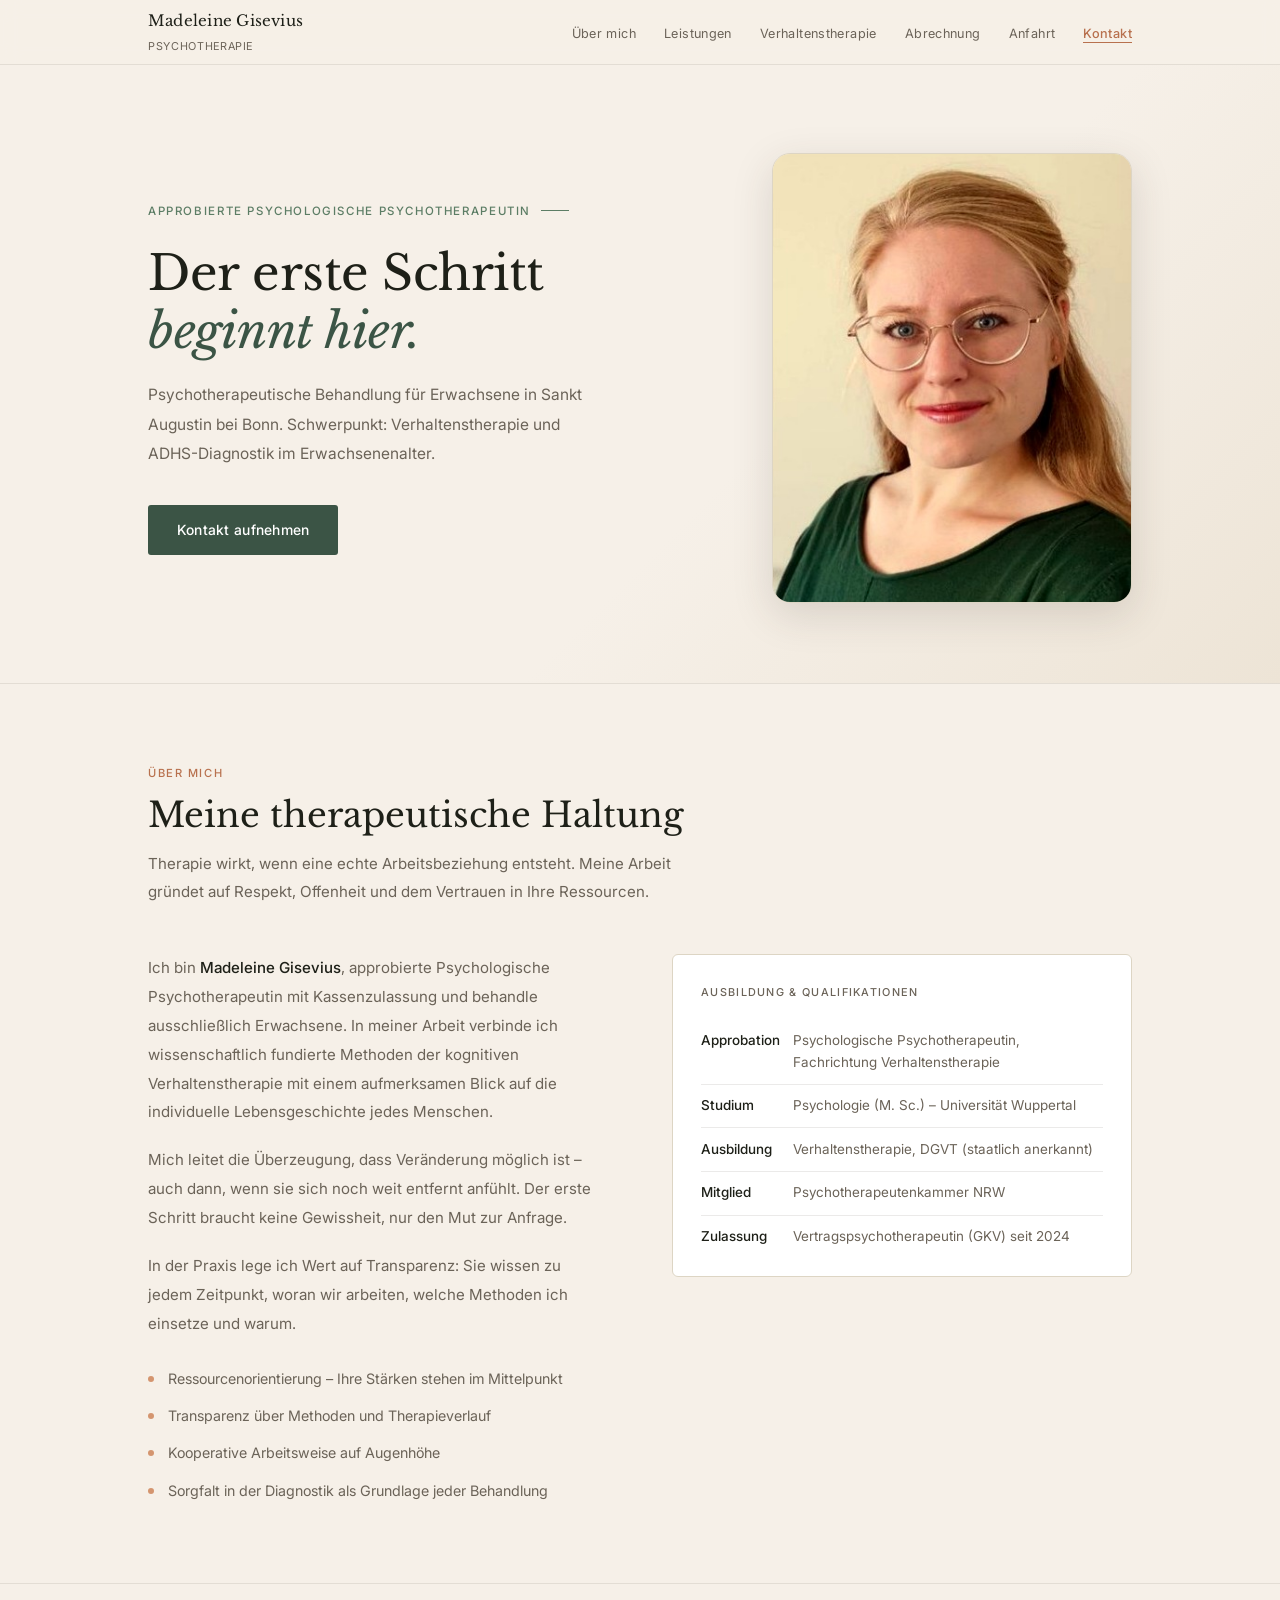
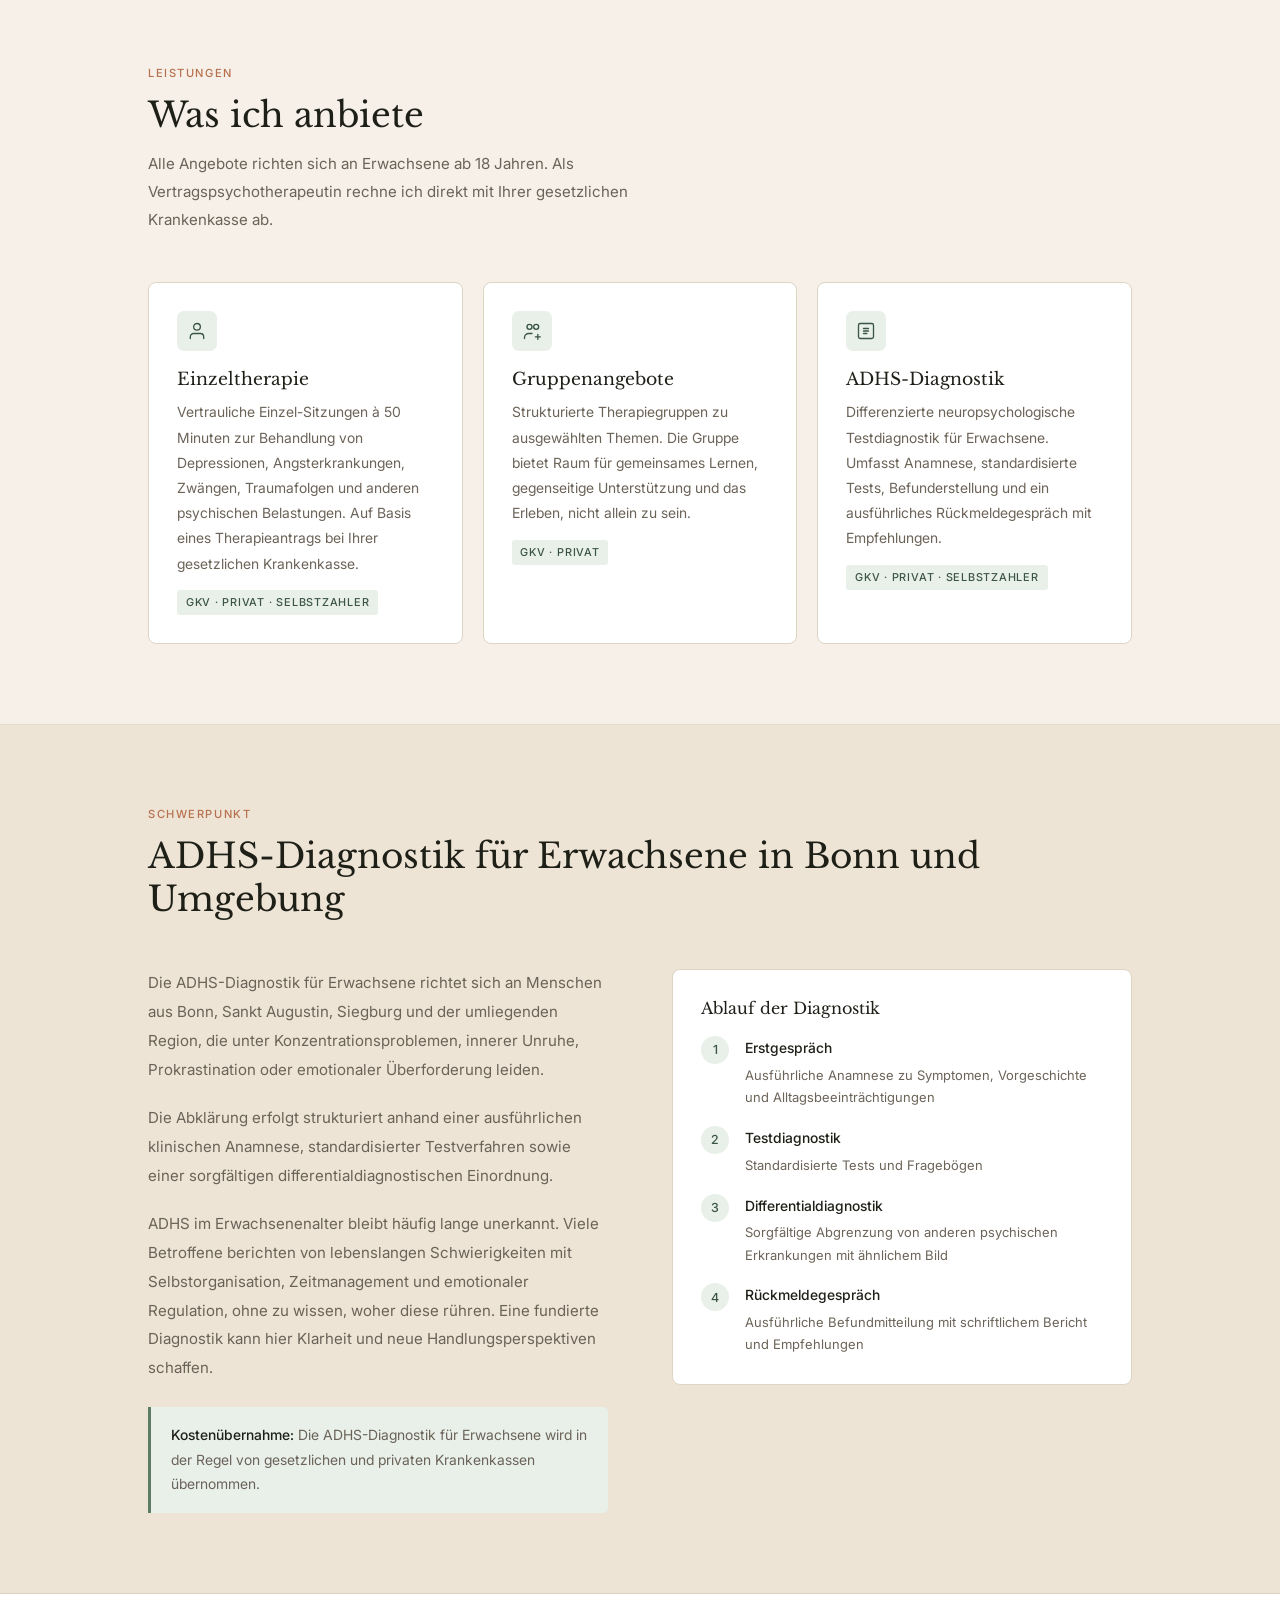
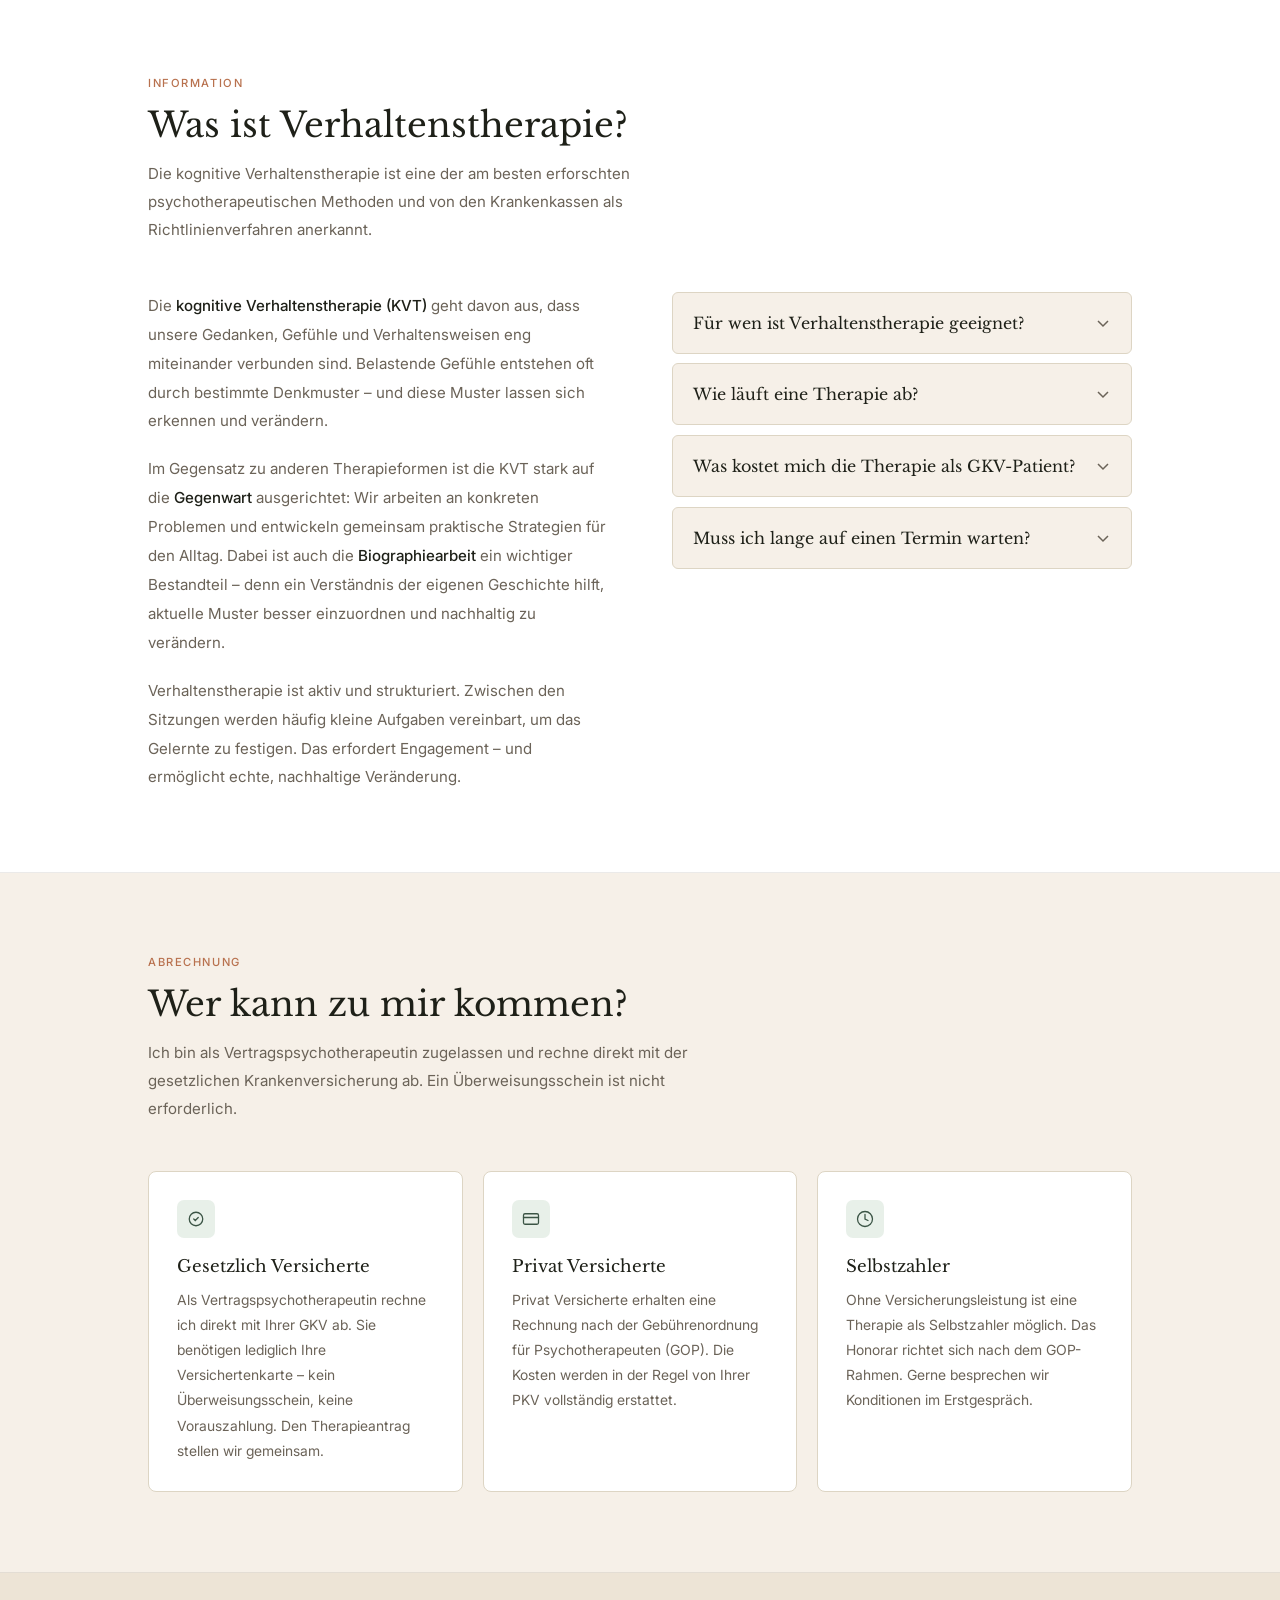
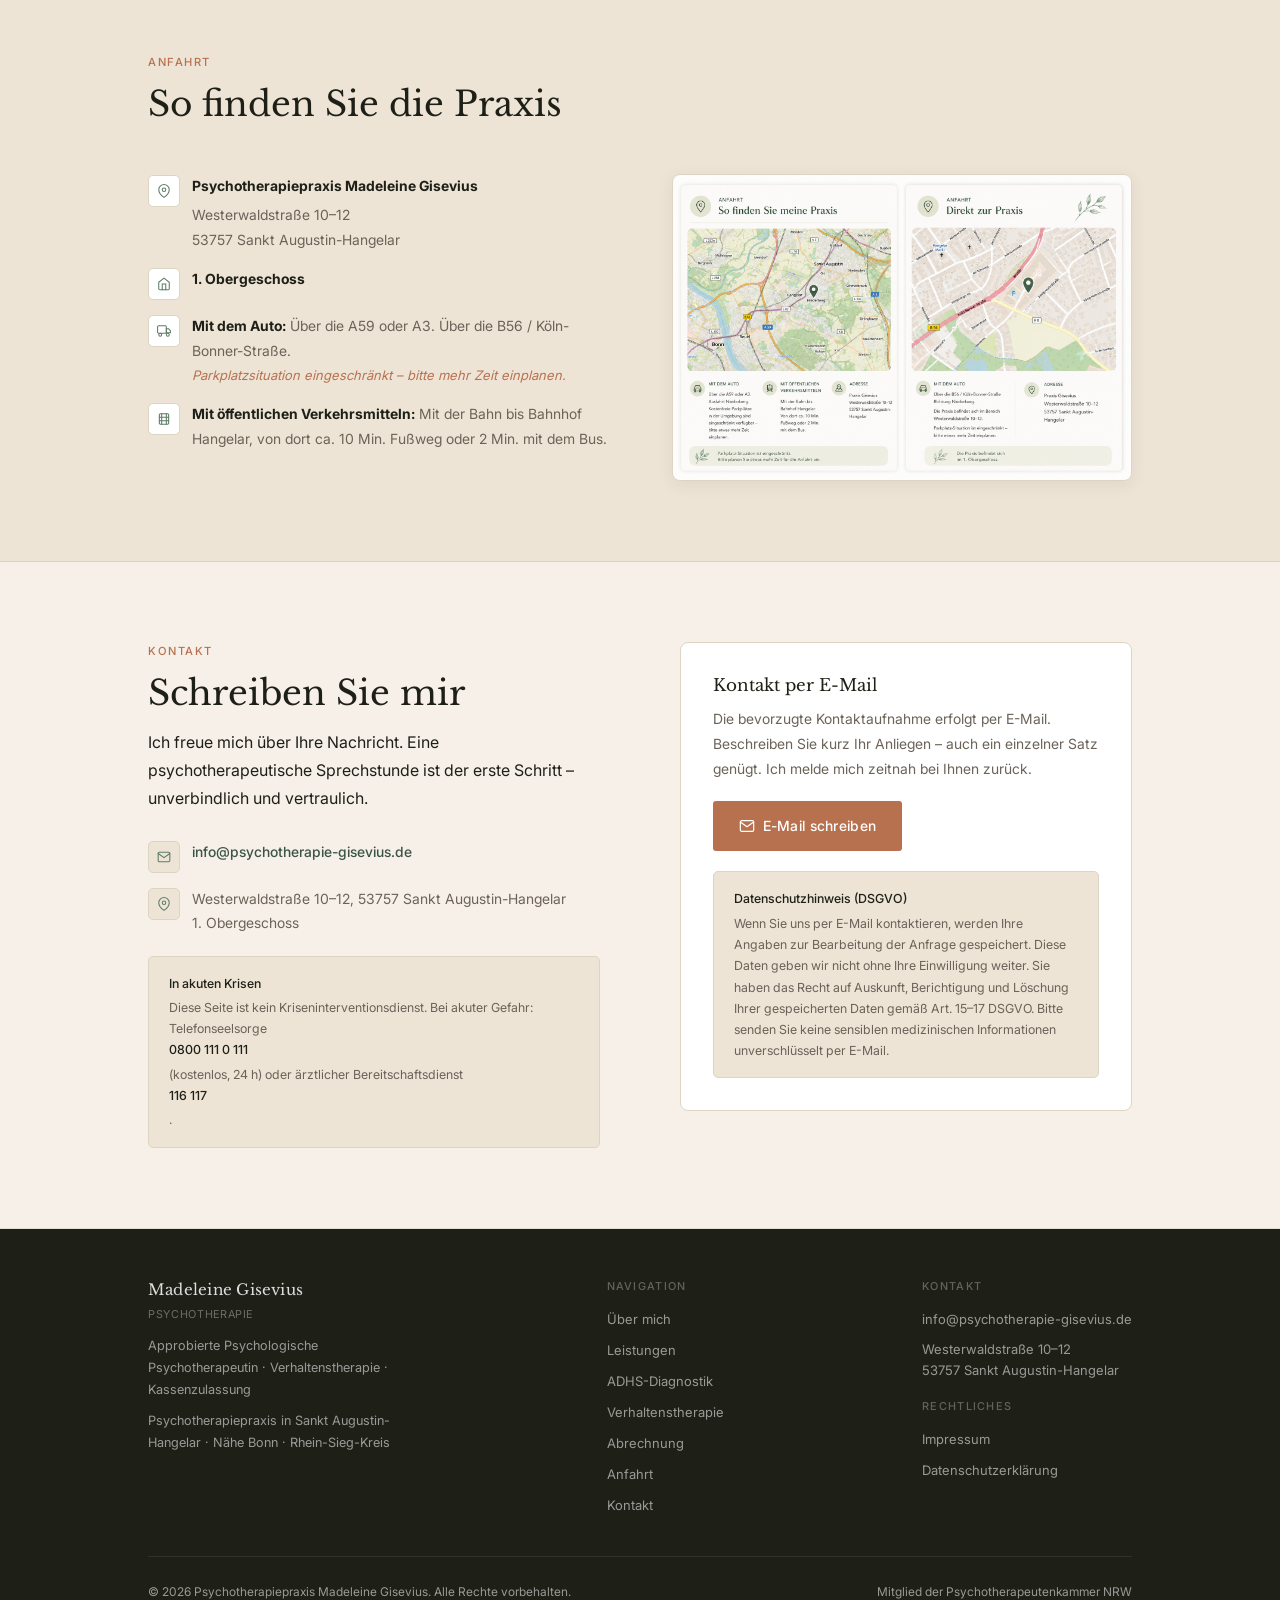
==== commit 7ed09a96: "Update index.html Mail Adresse angepasst" ====
--- a/index.html
+++ b/index.html
@@ -14,7 +14,7 @@
   "@type": "MedicalBusiness",
   "name": "Psychotherapiepraxis Madeleine Gisevius",
   "telephone": "+49-2241-203184",
-  "email": "psychotherapie-gisevius@gmx.de",
+  "email": "info@psychotherapie-gisevius.de",
   "address": {
     "@type": "PostalAddress",
     "streetAddress": "Westerwaldstraße 10-12",
@@ -877,8 +877,8 @@
             </svg>
           </div>
           <div style="font-size:.875rem">
-            <strong style="color:var(--ink)">Mit dem Auto:</strong> Über die A59 oder A3, Ausfahrt Niederberg.
-            Über die B56 / Köln-Bonner-Straße Richtung Niederberg.
+            <strong style="color:var(--ink)">Mit dem Auto:</strong> Über die A59 oder A3.
+            Über die B56 / Köln-Bonner-Straße.
             <br><em style="color:var(--terra);font-size:.82rem">Parkplatzsituation eingeschränkt – bitte mehr Zeit einplanen.</em>
           </div>
         </div>
@@ -923,7 +923,7 @@
                 <polyline points="22,6 12,13 2,6"/>
               </svg>
             </div>
-            <span><a href="mailto:psychotherapie-gisevius@gmx.de">psychotherapie-gisevius@gmx.de</a></span>
+            <span><a href="mailto:info@psychotherapie-gisevius.de">info@psychotherapie-gisevius.de</a></span>
           </div>
           <div class="kd">
             <div class="kd-icon">
@@ -951,7 +951,7 @@
             Ihr Anliegen – auch ein einzelner Satz genügt. Ich melde mich zeitnah
             bei Ihnen zurück.
           </p>
-          <a href="mailto:psychotherapie-gisevius@gmx.de" class="btn-mail">
+          <a href="mailto:info@psychotherapie-gisevius.de" class="btn-mail">
             <svg width="16" height="16" viewBox="0 0 24 24" fill="none" stroke="currentColor" stroke-width="1.8" stroke-linecap="round" aria-hidden="true">
               <path d="M4 4h16c1.1 0 2 .9 2 2v12c0 1.1-.9 2-2 2H4c-1.1 0-2-.9-2-2V6c0-1.1.9-2 2-2z"/>
               <polyline points="22,6 12,13 2,6"/>
@@ -999,7 +999,7 @@
       </div>
       <div class="footer-col">
         <span class="footer-col-label">Kontakt</span>
-        <a href="mailto:psychotherapie-gisevius@gmx.de">psychotherapie-gisevius@gmx.de</a>
+        <a href="mailto:info@psychotherapie-gisevius.de">info@psychotherapie-gisevius.de</a>
         <span style="font-size:.82rem;line-height:1.6">Westerwaldstraße 10–12<br>53757 Sankt Augustin-Hangelar</span>
         <span class="footer-col-label" style="margin-top:.5rem">Rechtliches</span>
         <a href="impressum.html">Impressum</a>
@@ -1007,7 +1007,7 @@
       </div>
     </div>
     <div class="footer-bottom">
-      <span>© 2025 Psychotherapiepraxis Madeleine Gisevius. Alle Rechte vorbehalten.</span>
+      <span>© 2026 Psychotherapiepraxis Madeleine Gisevius. Alle Rechte vorbehalten.</span>
       <span>Mitglied der Psychotherapeutenkammer NRW</span>
     </div>
   </div>
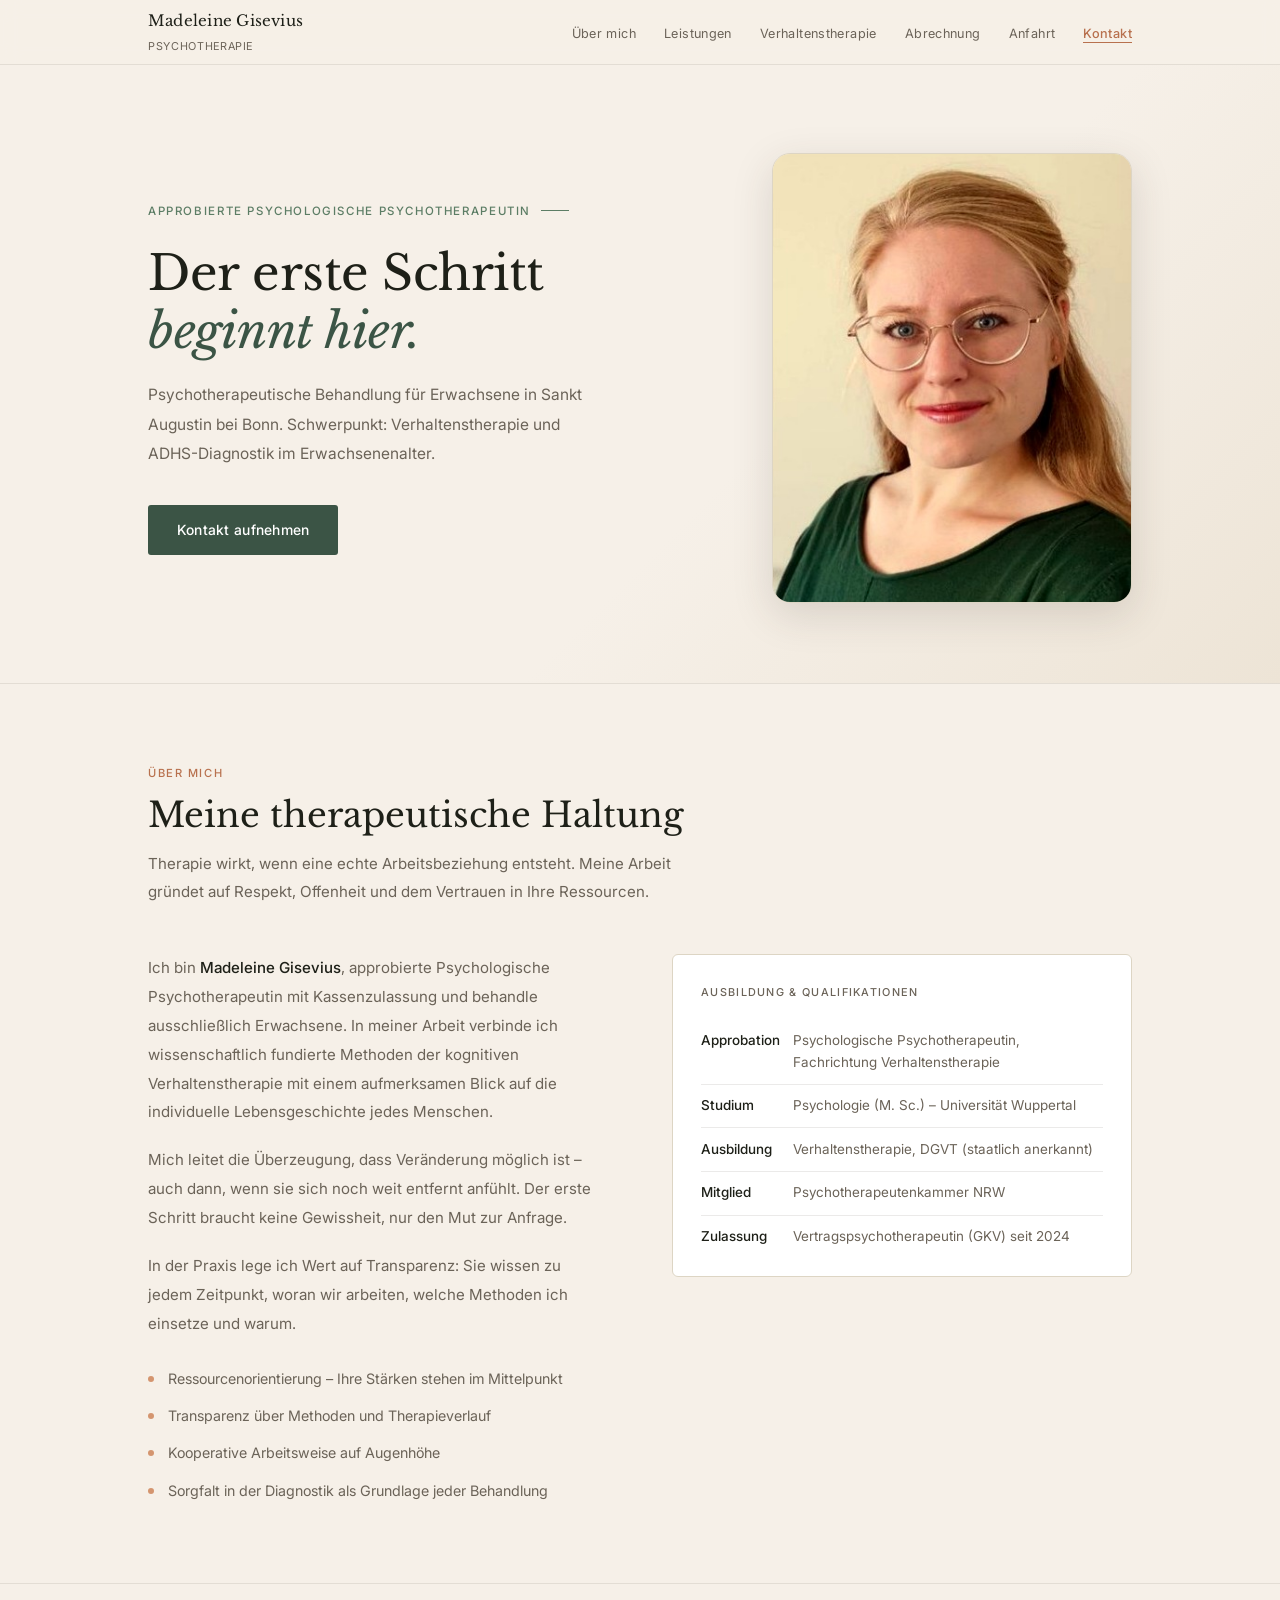
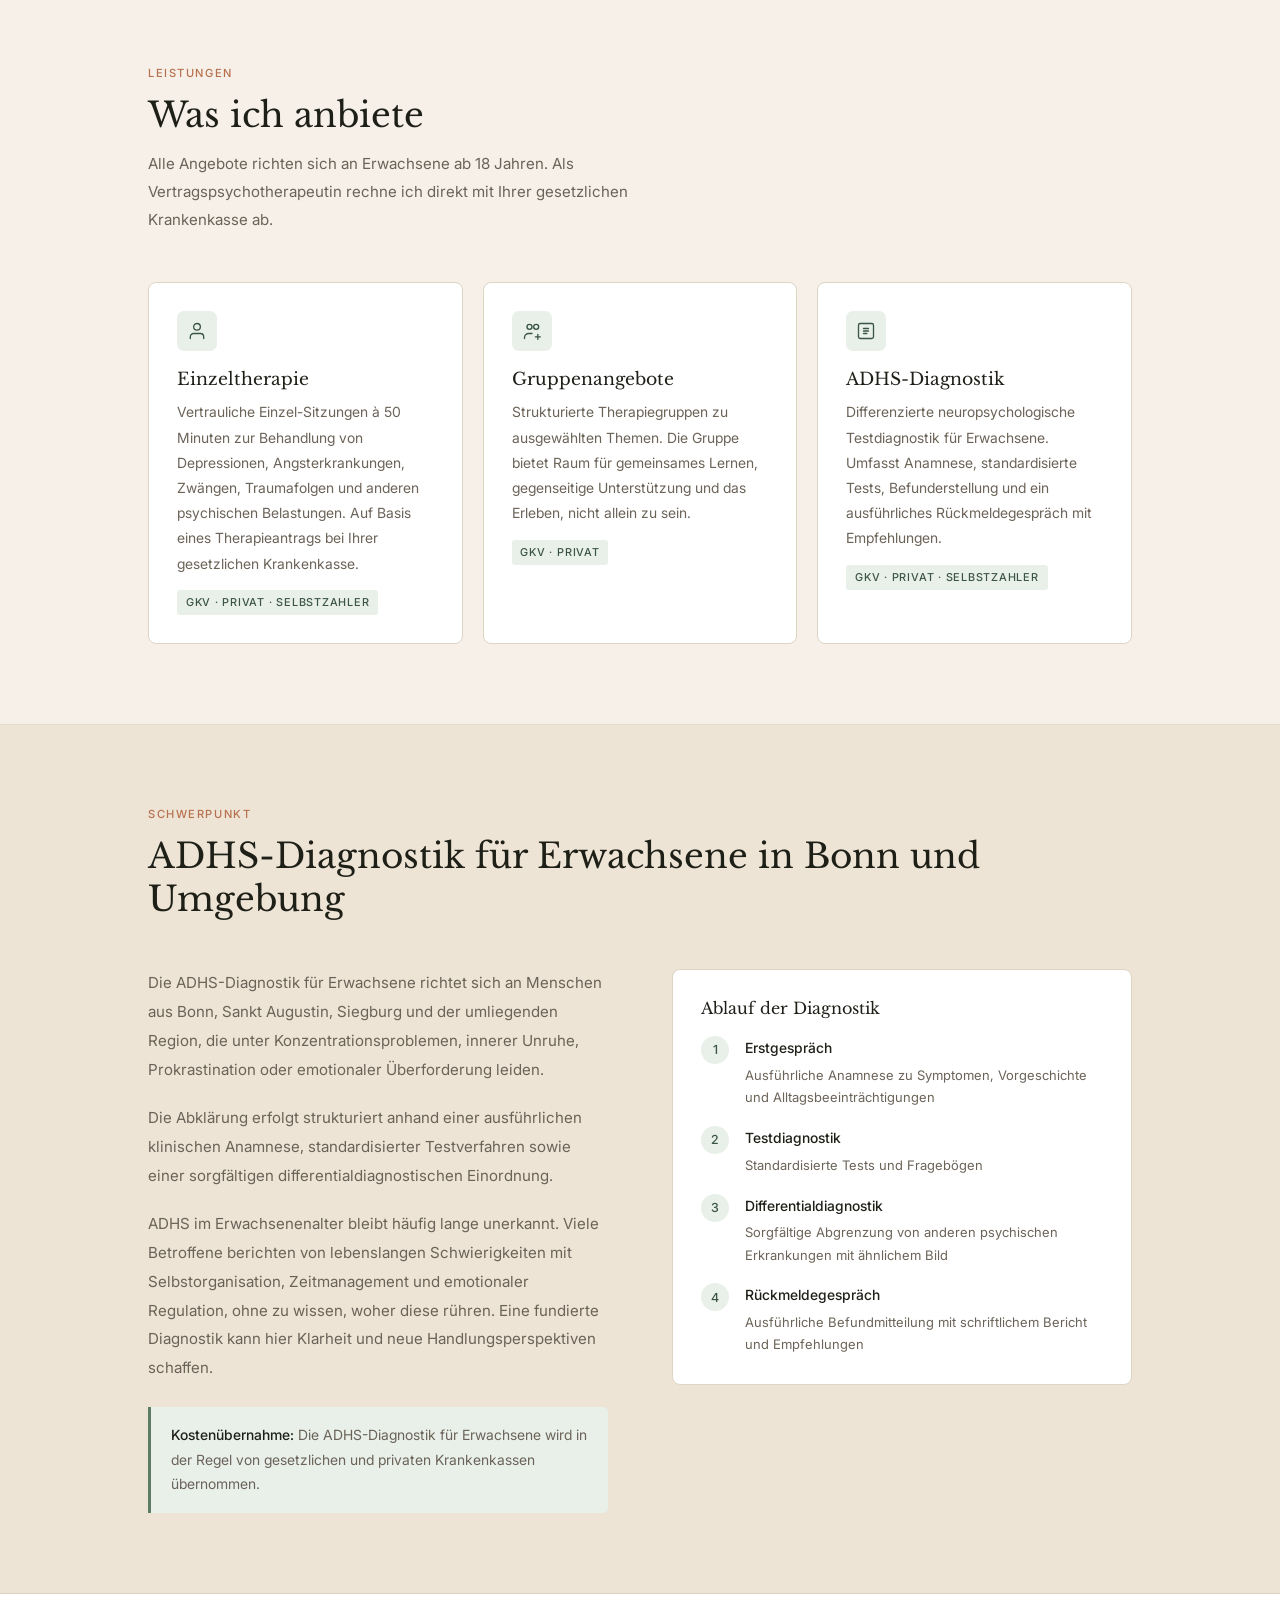
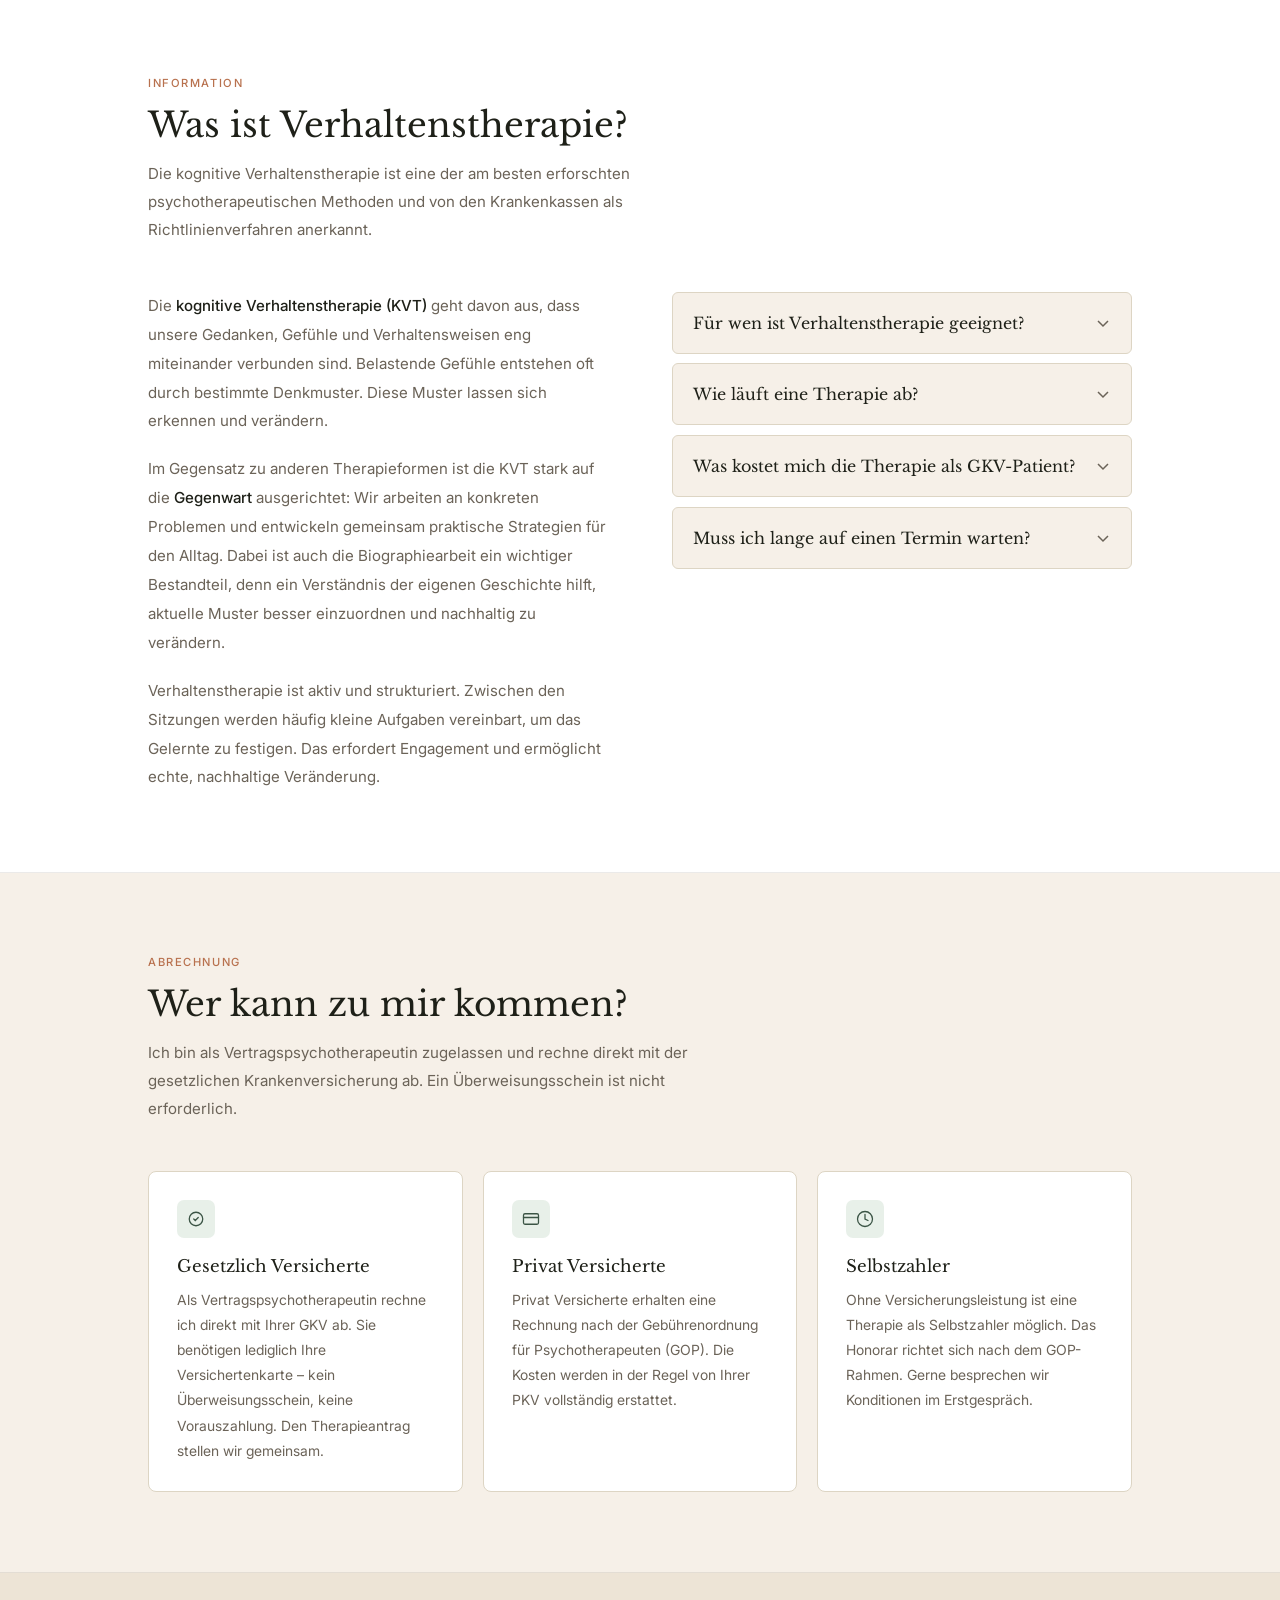
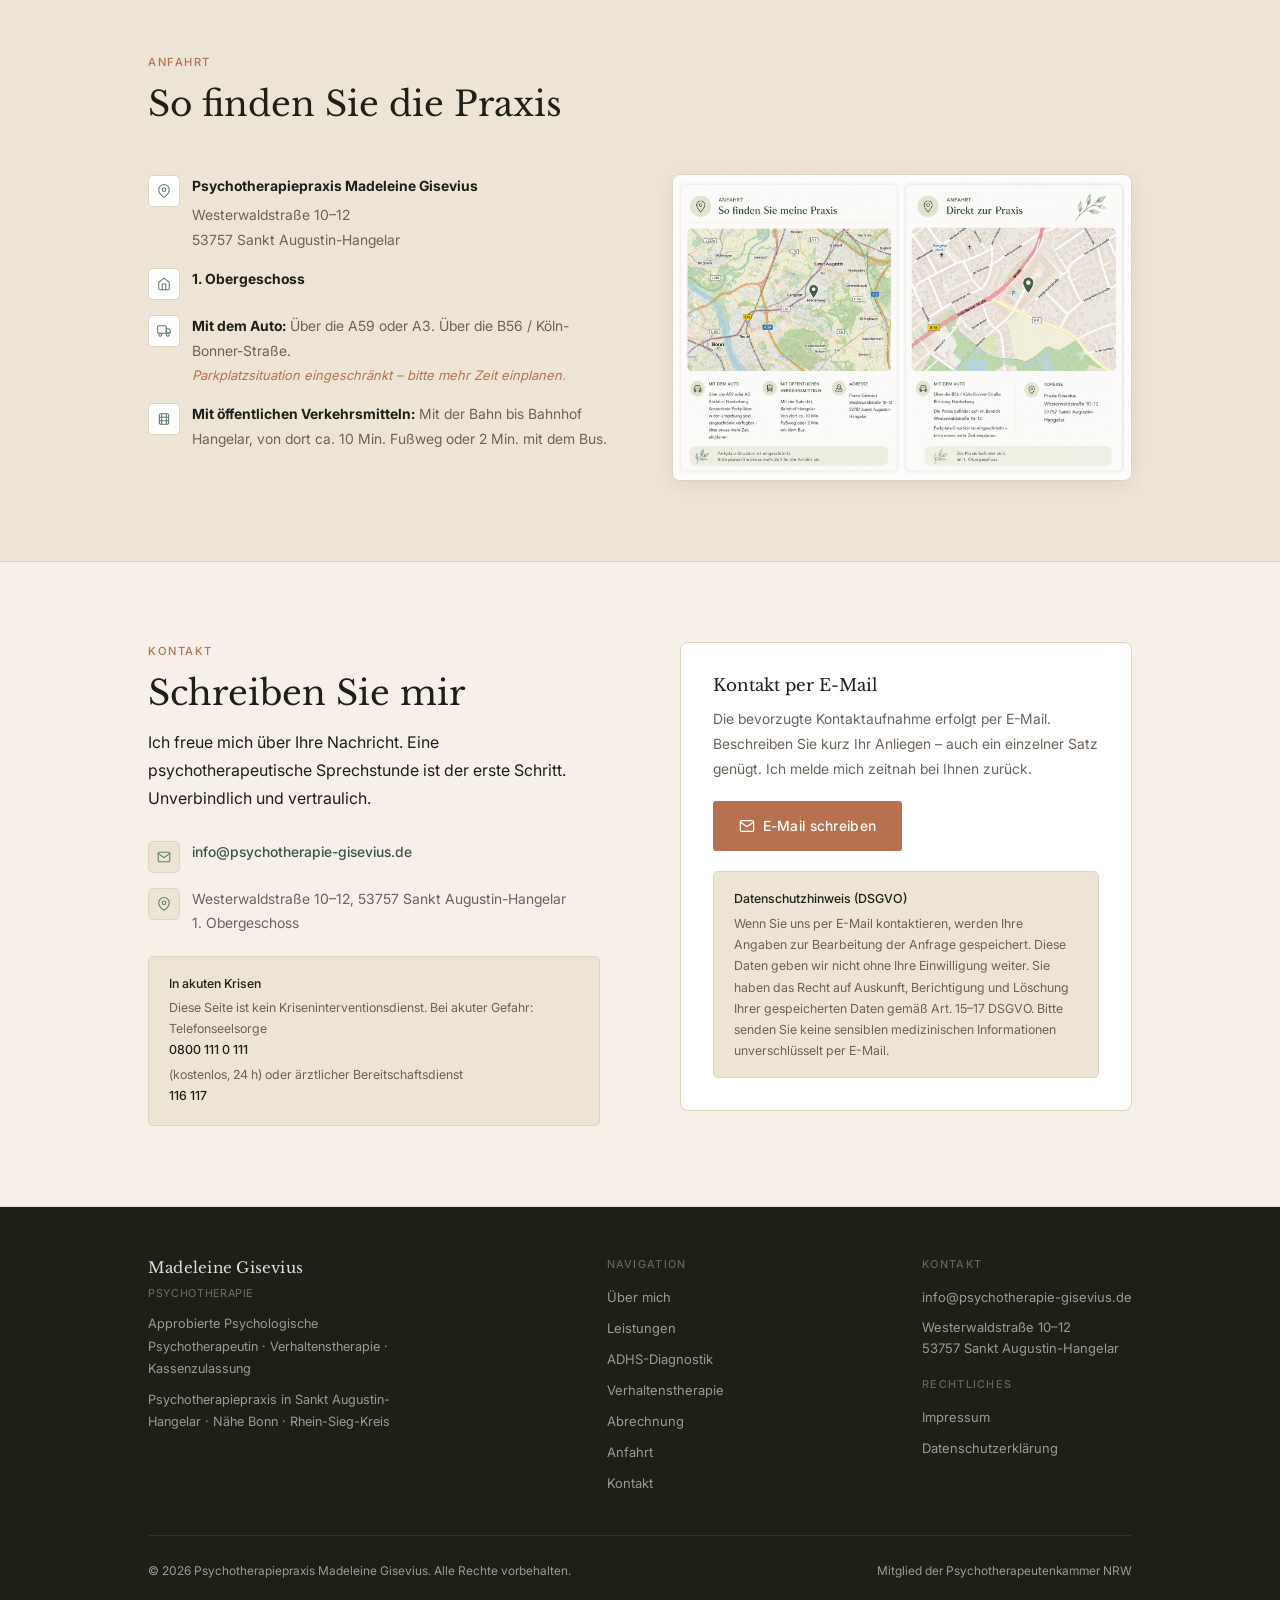
==== commit fd187f4d: "Update index.html Text Finetuning" ====
--- a/index.html
+++ b/index.html
@@ -707,21 +707,21 @@
         <p>
           Die <strong>kognitive Verhaltenstherapie (KVT)</strong> geht davon aus, dass
           unsere Gedanken, Gefühle und Verhaltensweisen eng miteinander verbunden sind.
-          Belastende Gefühle entstehen oft durch bestimmte Denkmuster – und diese
+          Belastende Gefühle entstehen oft durch bestimmte Denkmuster. Diese
           Muster lassen sich erkennen und verändern.
         </p>
         <p>
           Im Gegensatz zu anderen Therapieformen ist die KVT stark auf die
           <strong>Gegenwart</strong> ausgerichtet: Wir arbeiten an konkreten Problemen
           und entwickeln gemeinsam praktische Strategien für den Alltag. Dabei ist auch
-          die <strong>Biographiearbeit</strong> ein wichtiger Bestandteil – denn ein
+          die Biographiearbeit ein wichtiger Bestandteil, denn ein
           Verständnis der eigenen Geschichte hilft, aktuelle Muster besser einzuordnen
           und nachhaltig zu verändern.
         </p>
         <p>
           Verhaltenstherapie ist aktiv und strukturiert. Zwischen den Sitzungen werden
           häufig kleine Aufgaben vereinbart, um das Gelernte zu festigen. Das erfordert
-          Engagement – und ermöglicht echte, nachhaltige Veränderung.
+          Engagement und ermöglicht echte, nachhaltige Veränderung.
         </p>
       </div>
       <div class="faq-list reveal">
@@ -913,7 +913,7 @@
         <p class="sec-label">Kontakt</p>
         <h2 class="sec-title" id="kontakt-title">Schreiben Sie mir</h2>
         <p>
-          Ich freue mich über Ihre Nachricht. Eine psychotherapeutische Sprechstunde ist der erste Schritt – unverbindlich und vertraulich.
+          Ich freue mich über Ihre Nachricht. Eine psychotherapeutische Sprechstunde ist der erste Schritt. Unverbindlich und vertraulich.
         </p>
         <div class="kontakt-details">
           <div class="kd">
@@ -939,7 +939,7 @@
           <strong>In akuten Krisen</strong>
           Diese Seite ist kein Kriseninterventionsdienst. Bei akuter Gefahr:
           Telefonseelsorge <strong>0800&nbsp;111&nbsp;0&nbsp;111</strong> (kostenlos, 24&nbsp;h)
-          oder ärztlicher Bereitschaftsdienst <strong>116&nbsp;117</strong>.
+          oder ärztlicher Bereitschaftsdienst <strong>116&nbsp;117</strong>
         </div>
       </div>
 
